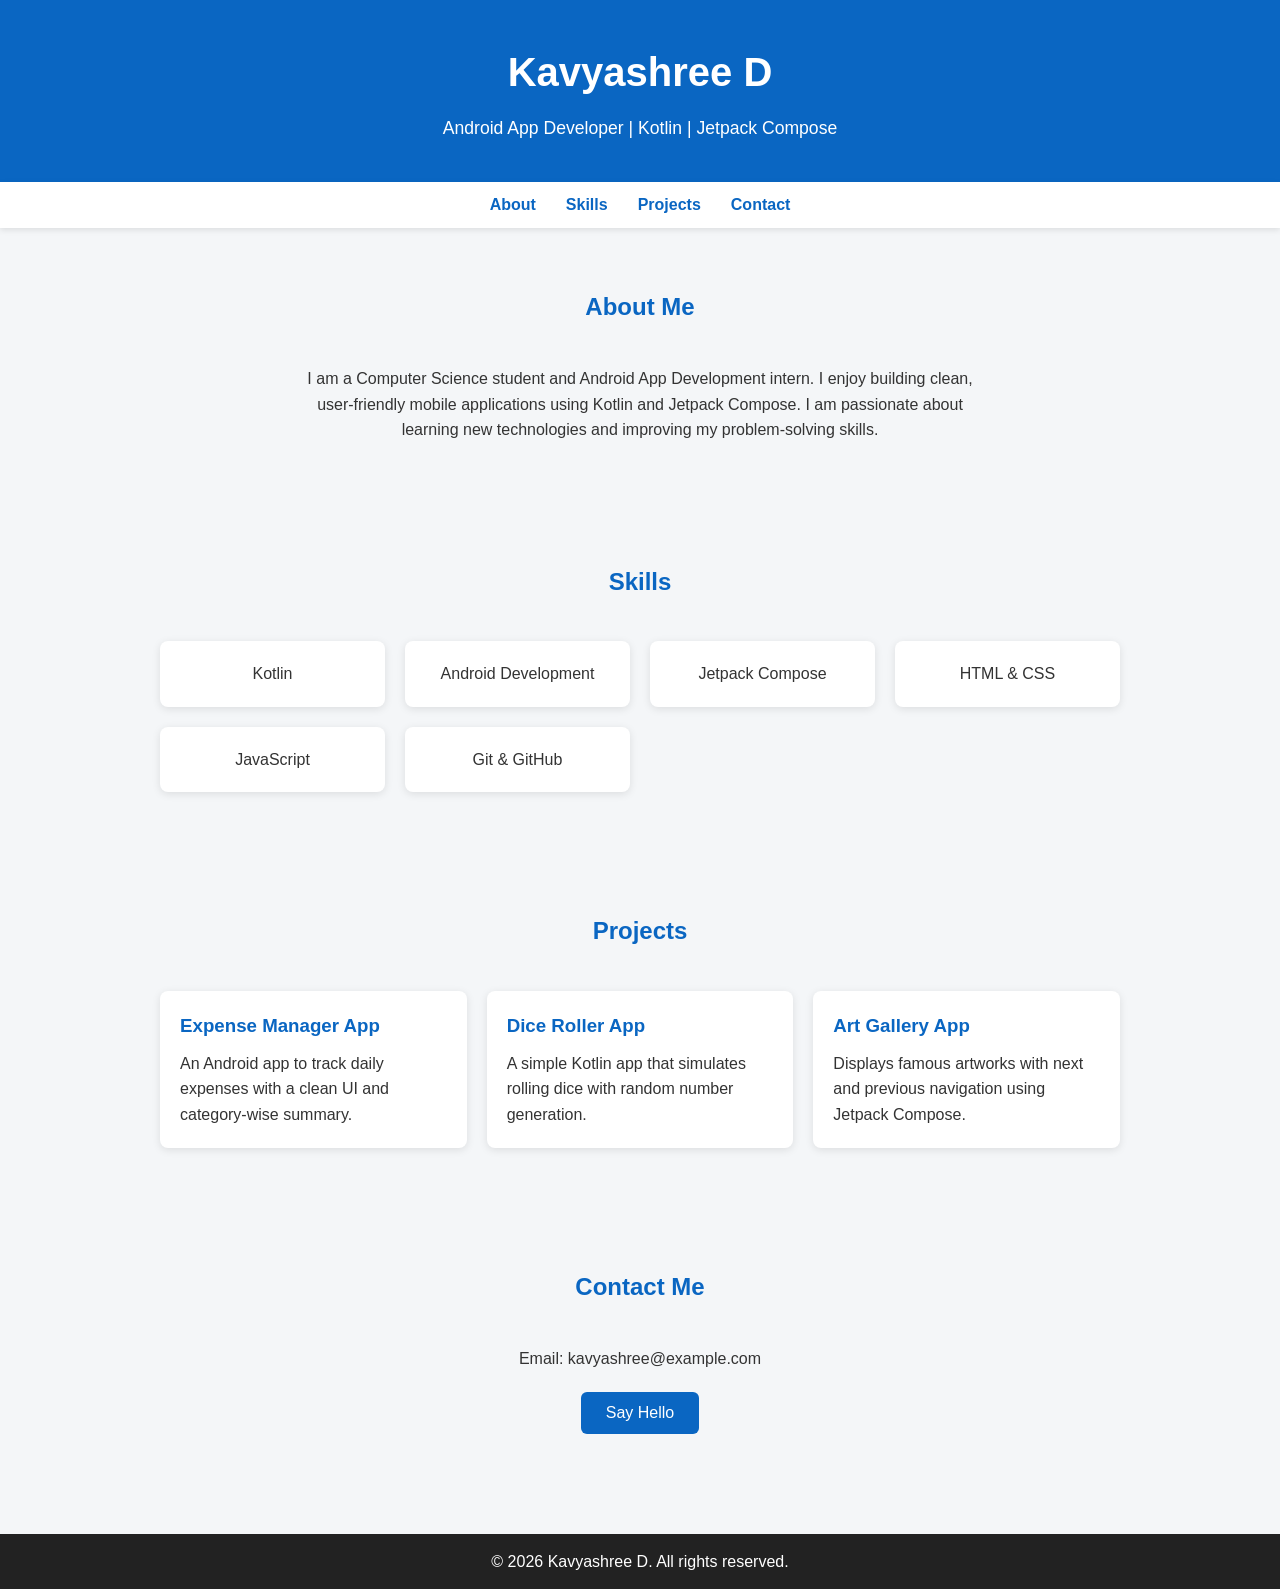
==== index.html @ 9bc969a1 "Rename porfolio.html to index.html" ====
<!DOCTYPE html>
<html lang="en">
<head>
  <meta charset="UTF-8" />
  <meta name="viewport" content="width=device-width, initial-scale=1.0" />
  <title>Kavyashree | Portfolio</title>
  <style>
    * {
      margin: 0;
      padding: 0;
      box-sizing: border-box;
      font-family: Arial, Helvetica, sans-serif;
    }

    body {
      line-height: 1.6;
      background: #f4f6f8;
      color: #333;
    }

    header {
      background: #0a66c2;
      color: #fff;
      padding: 40px 20px;
      text-align: center;
    }

    header h1 {
      font-size: 2.5rem;
    }

    header p {
      margin-top: 10px;
      font-size: 1.1rem;
    }

    nav {
      background: #fff;
      padding: 10px 0;
      box-shadow: 0 2px 6px rgba(0,0,0,0.1);
      position: sticky;
      top: 0;
      z-index: 100;
    }

    nav ul {
      display: flex;
      justify-content: center;
      list-style: none;
    }

    nav ul li {
      margin: 0 15px;
    }

    nav ul li a {
      text-decoration: none;
      color: #0a66c2;
      font-weight: bold;
    }

    section {
      padding: 60px 20px;
      max-width: 1000px;
      margin: auto;
    }

    section h2 {
      text-align: center;
      margin-bottom: 40px;
      color: #0a66c2;
    }

    .about p {
      text-align: center;
      max-width: 700px;
      margin: auto;
    }

    .skills {
      display: grid;
      grid-template-columns: repeat(auto-fit, minmax(200px, 1fr));
      gap: 20px;
    }

    .skill-card {
      background: #fff;
      padding: 20px;
      border-radius: 8px;
      box-shadow: 0 2px 8px rgba(0,0,0,0.1);
      text-align: center;
    }

    .projects {
      display: grid;
      grid-template-columns: repeat(auto-fit, minmax(280px, 1fr));
      gap: 20px;
    }

    .project-card {
      background: #fff;
      padding: 20px;
      border-radius: 8px;
      box-shadow: 0 2px 8px rgba(0,0,0,0.1);
    }

    .project-card h3 {
      margin-bottom: 10px;
      color: #0a66c2;
    }

    .contact {
      text-align: center;
    }

    .contact button {
      margin-top: 20px;
      padding: 12px 25px;
      border: none;
      background: #0a66c2;
      color: #fff;
      font-size: 1rem;
      border-radius: 6px;
      cursor: pointer;
    }

    footer {
      background: #222;
      color: #fff;
      text-align: center;
      padding: 15px 0;
      margin-top: 40px;
    }
  </style>
</head>
<body>

  <header>
    <h1>Kavyashree D</h1>
    <p>Android App Developer | Kotlin | Jetpack Compose</p>
  </header>

  <nav>
    <ul>
      <li><a href="#about">About</a></li>
      <li><a href="#skills">Skills</a></li>
      <li><a href="#projects">Projects</a></li>
      <li><a href="#contact">Contact</a></li>
    </ul>
  </nav>

  <section id="about" class="about">
    <h2>About Me</h2>
    <p>
      I am a Computer Science student and Android App Development intern.
      I enjoy building clean, user-friendly mobile applications using Kotlin
      and Jetpack Compose. I am passionate about learning new technologies
      and improving my problem-solving skills.
    </p>
  </section>

  <section id="skills">
    <h2>Skills</h2>
    <div class="skills">
      <div class="skill-card">Kotlin</div>
      <div class="skill-card">Android Development</div>
      <div class="skill-card">Jetpack Compose</div>
      <div class="skill-card">HTML & CSS</div>
      <div class="skill-card">JavaScript</div>
      <div class="skill-card">Git & GitHub</div>
    </div>
  </section>

  <section id="projects">
    <h2>Projects</h2>
    <div class="projects">
      <div class="project-card">
        <h3>Expense Manager App</h3>
        <p>
          An Android app to track daily expenses with a clean UI
          and category-wise summary.
        </p>
      </div>
      <div class="project-card">
        <h3>Dice Roller App</h3>
        <p>
          A simple Kotlin app that simulates rolling dice
          with random number generation.
        </p>
      </div>
      <div class="project-card">
        <h3>Art Gallery App</h3>
        <p>
          Displays famous artworks with next and previous navigation
          using Jetpack Compose.
        </p>
      </div>
    </div>
  </section>

  <section id="contact" class="contact">
    <h2>Contact Me</h2>
    <p>Email: kavyashree@example.com</p>
    <button onclick="showMessage()">Say Hello</button>
  </section>

  <footer>
    <p>© 2026 Kavyashree D. All rights reserved.</p>
  </footer>

  <script>
    function showMessage() {
      alert("Thank you for visiting my portfolio! 😊");
    }
  </script>

</body>
</html>
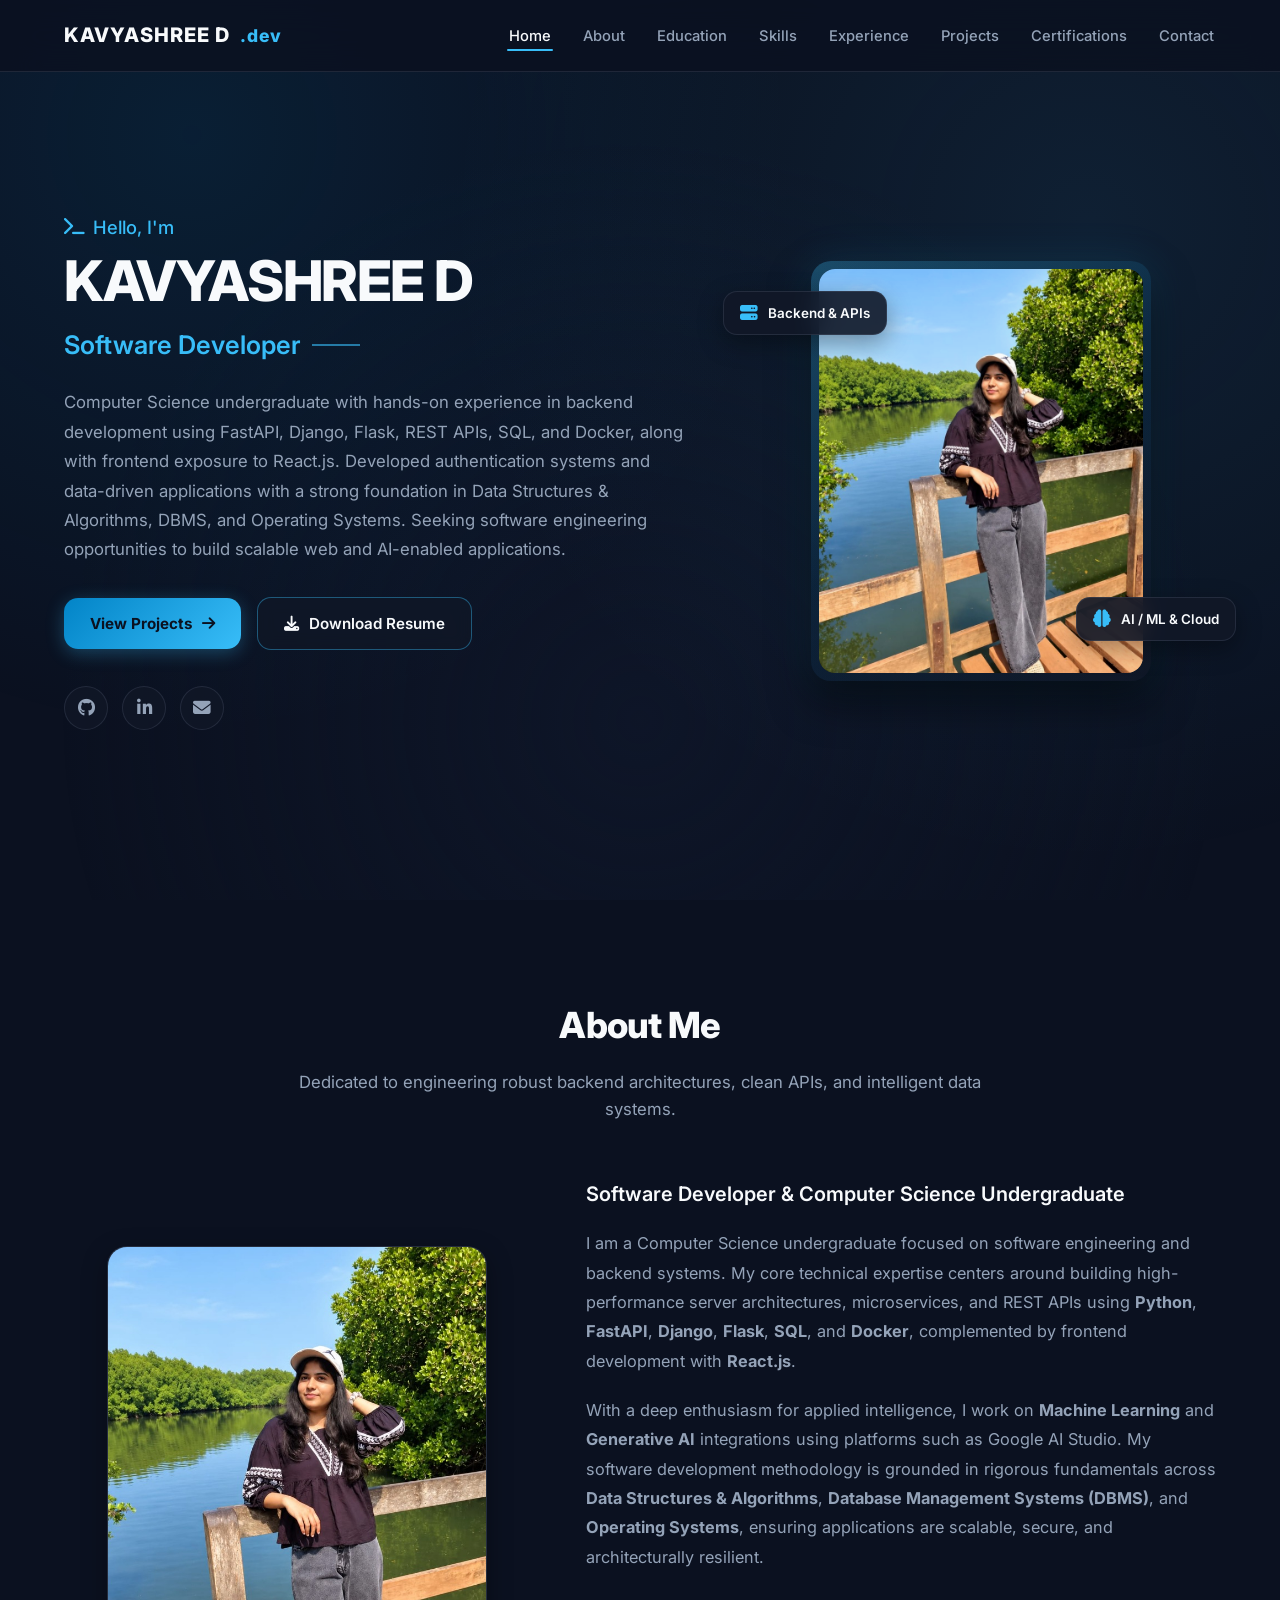
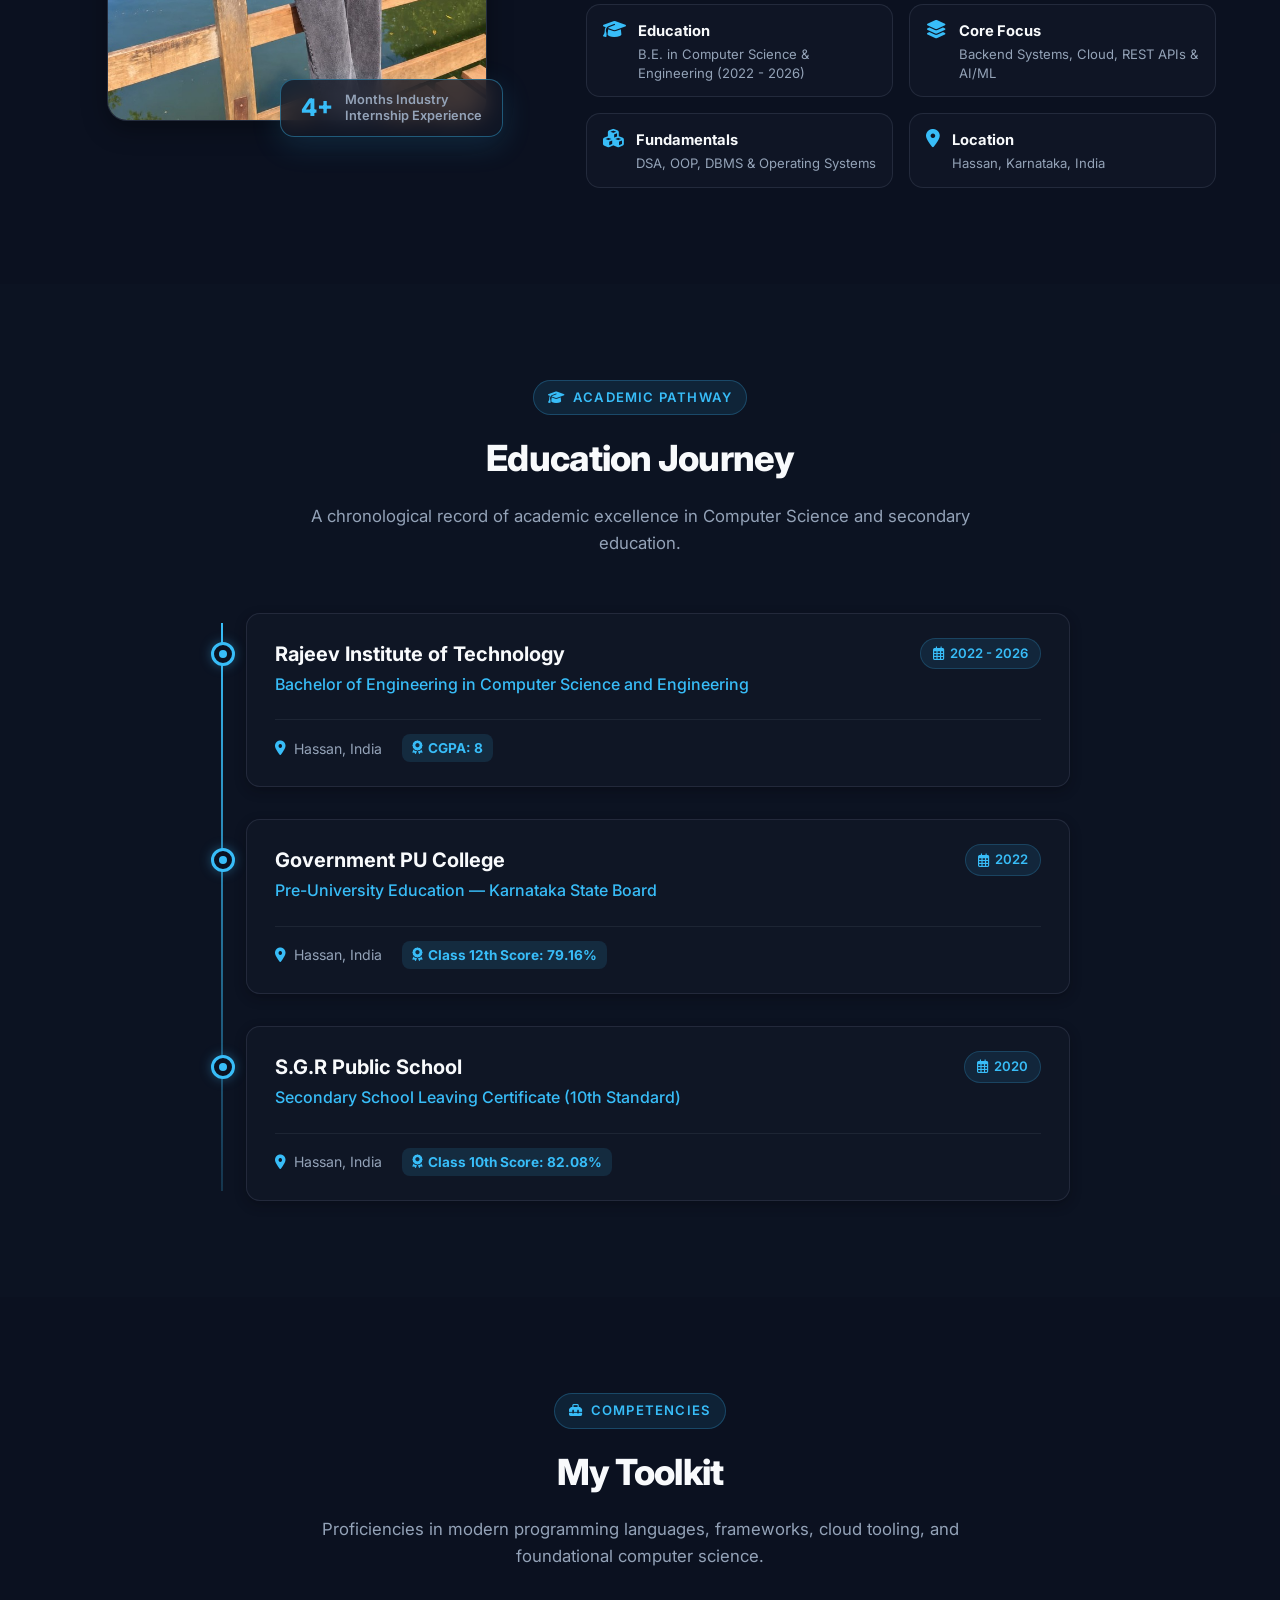
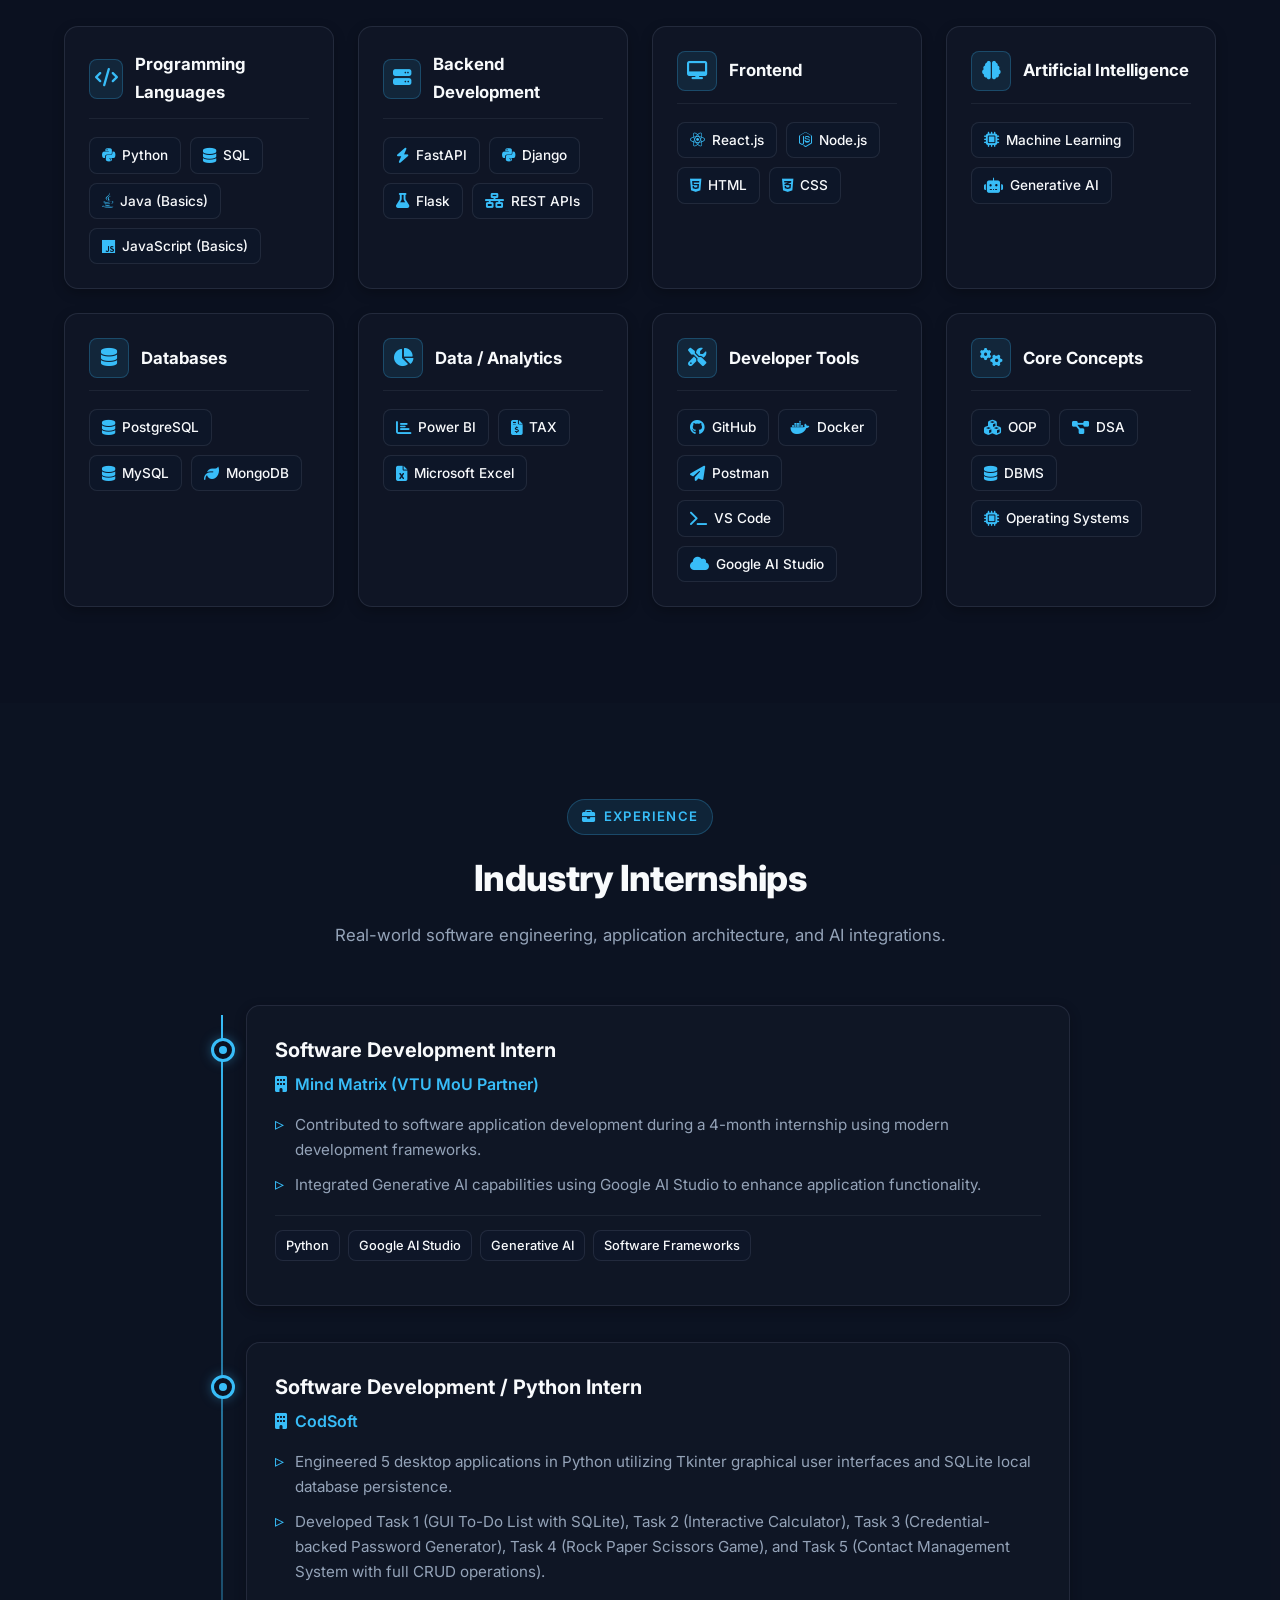
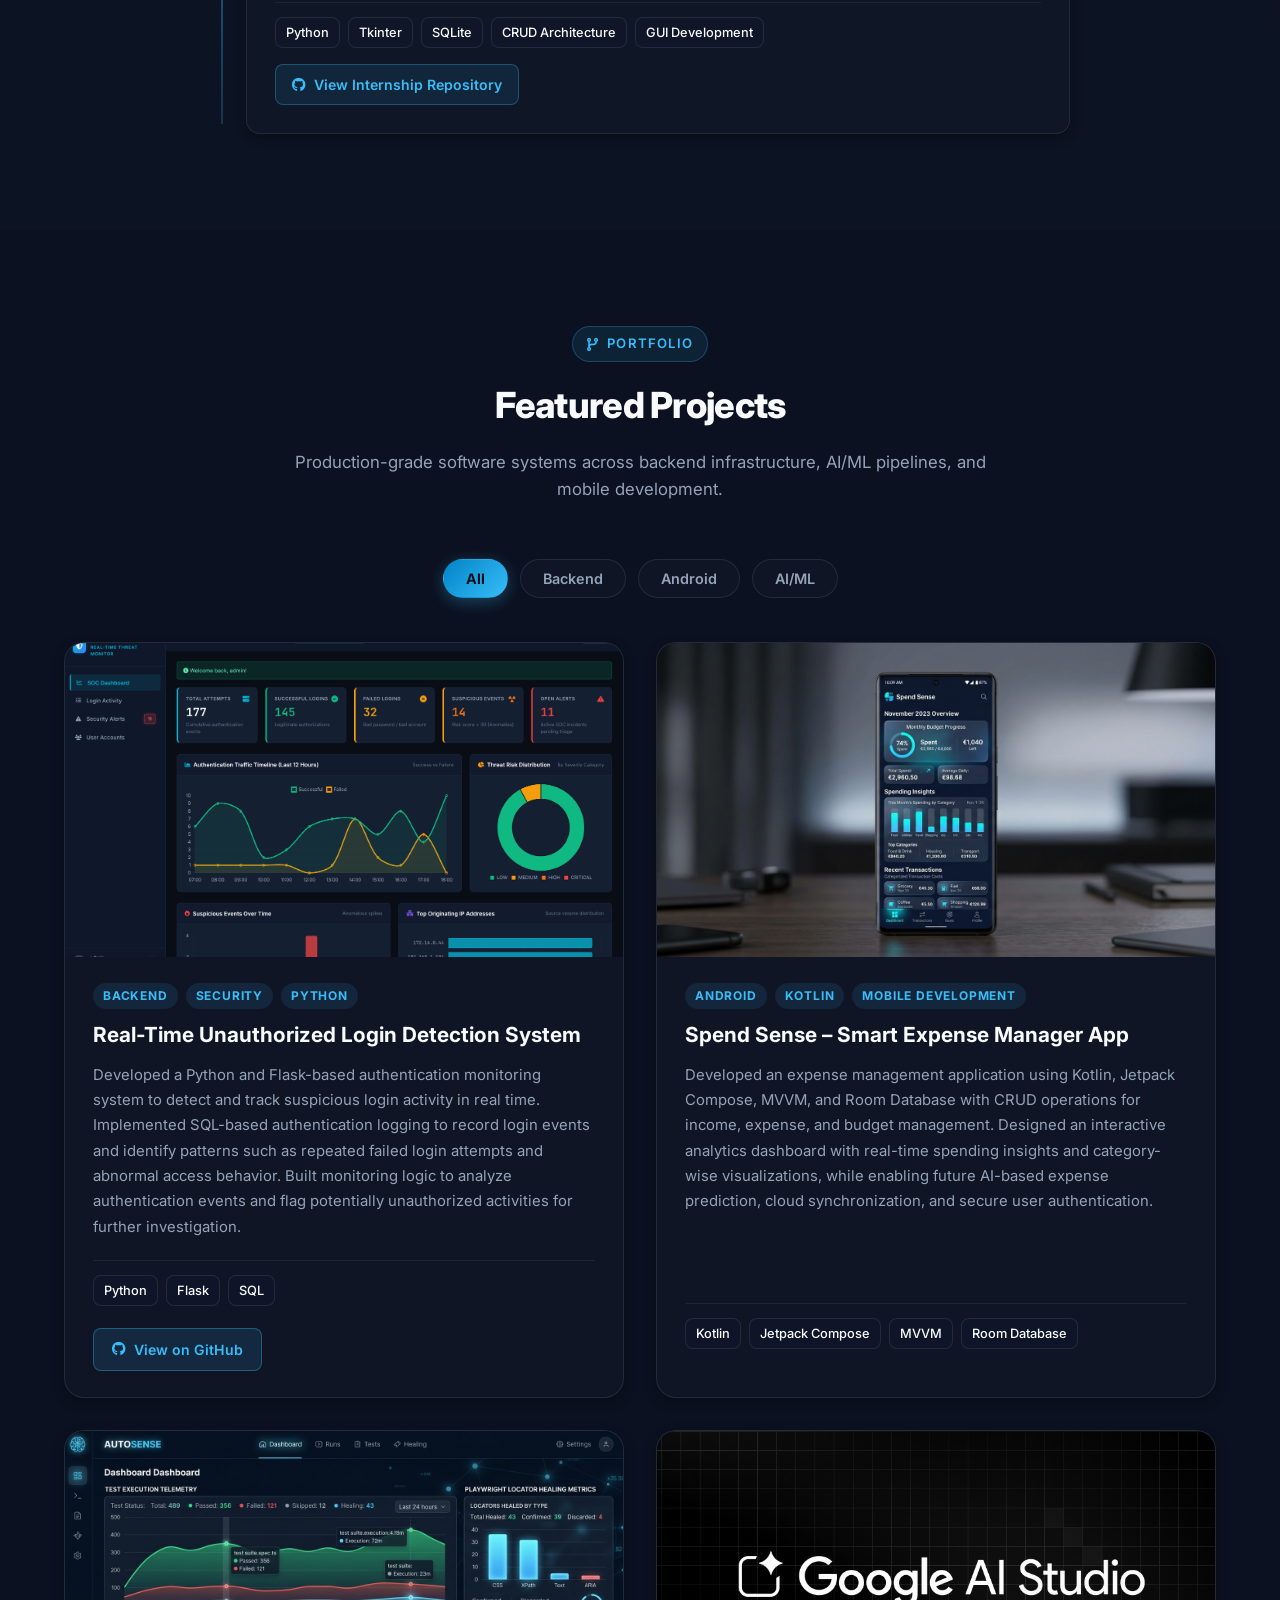
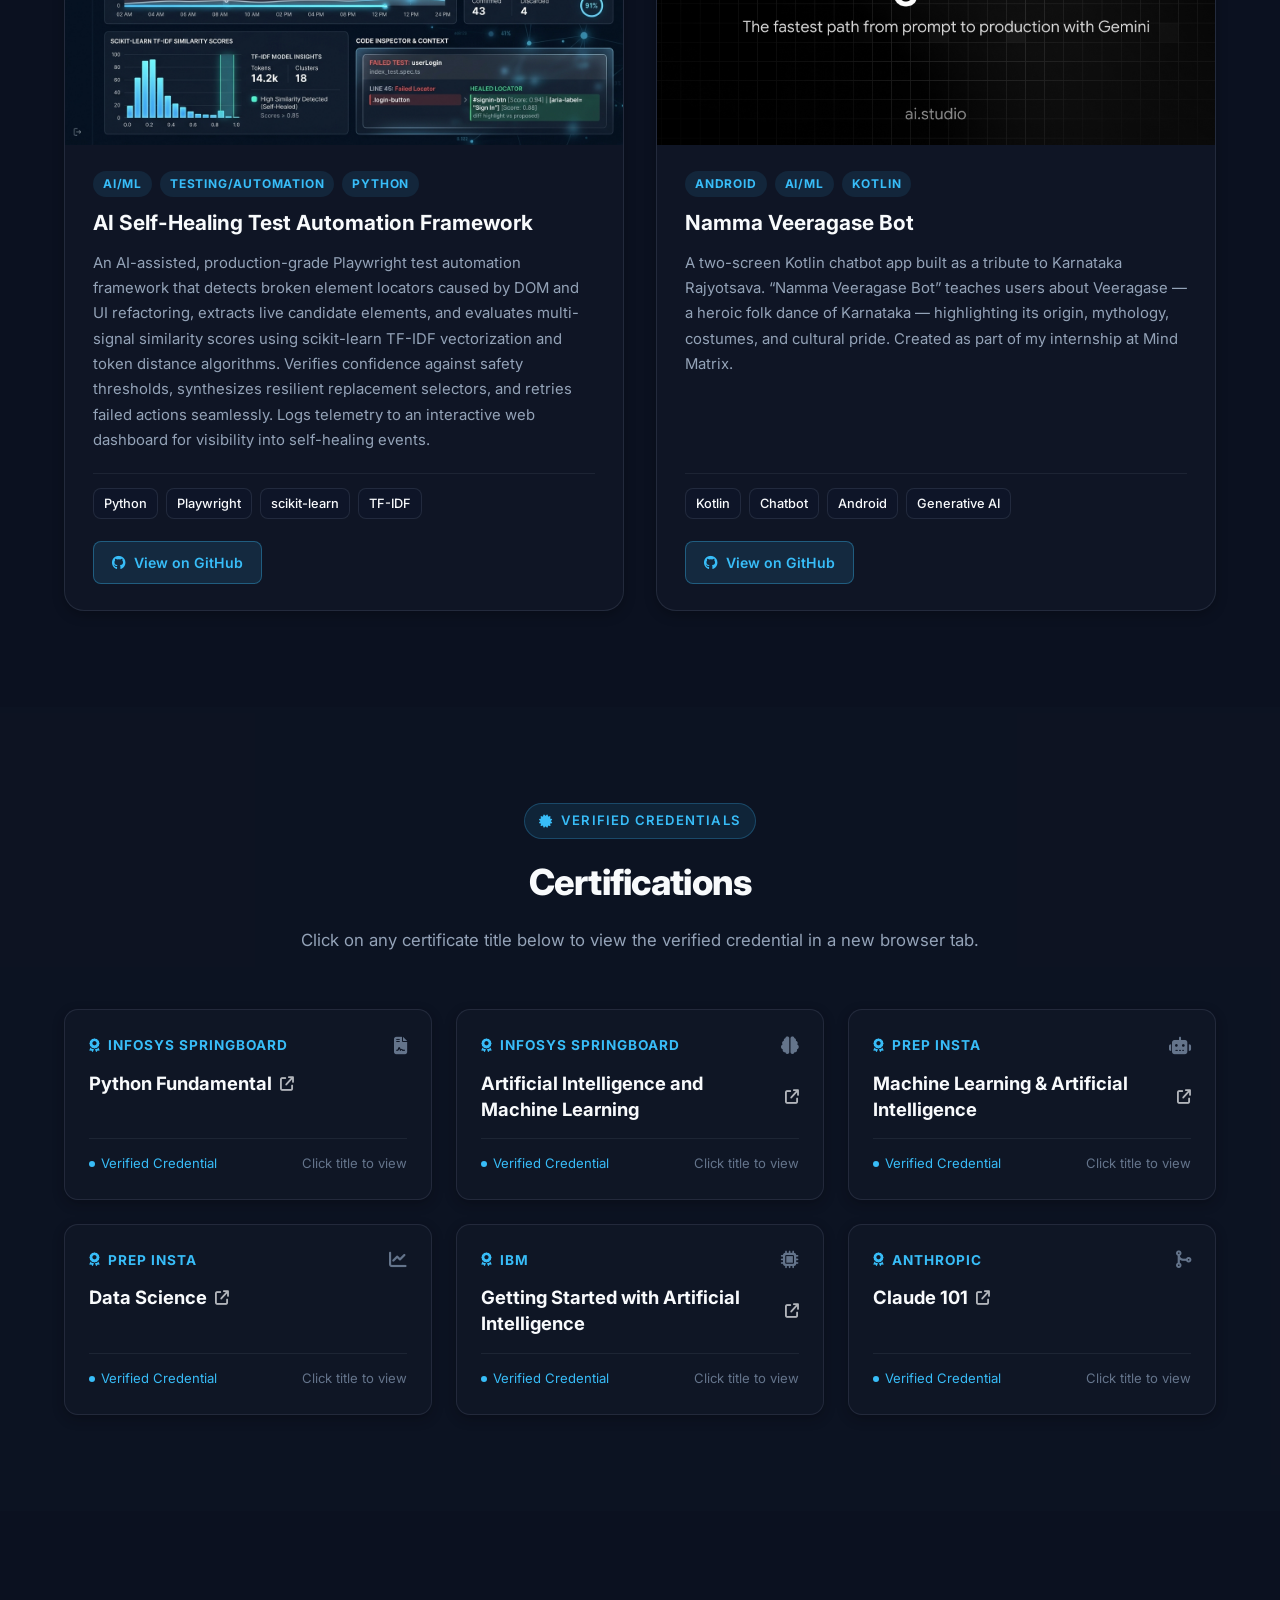
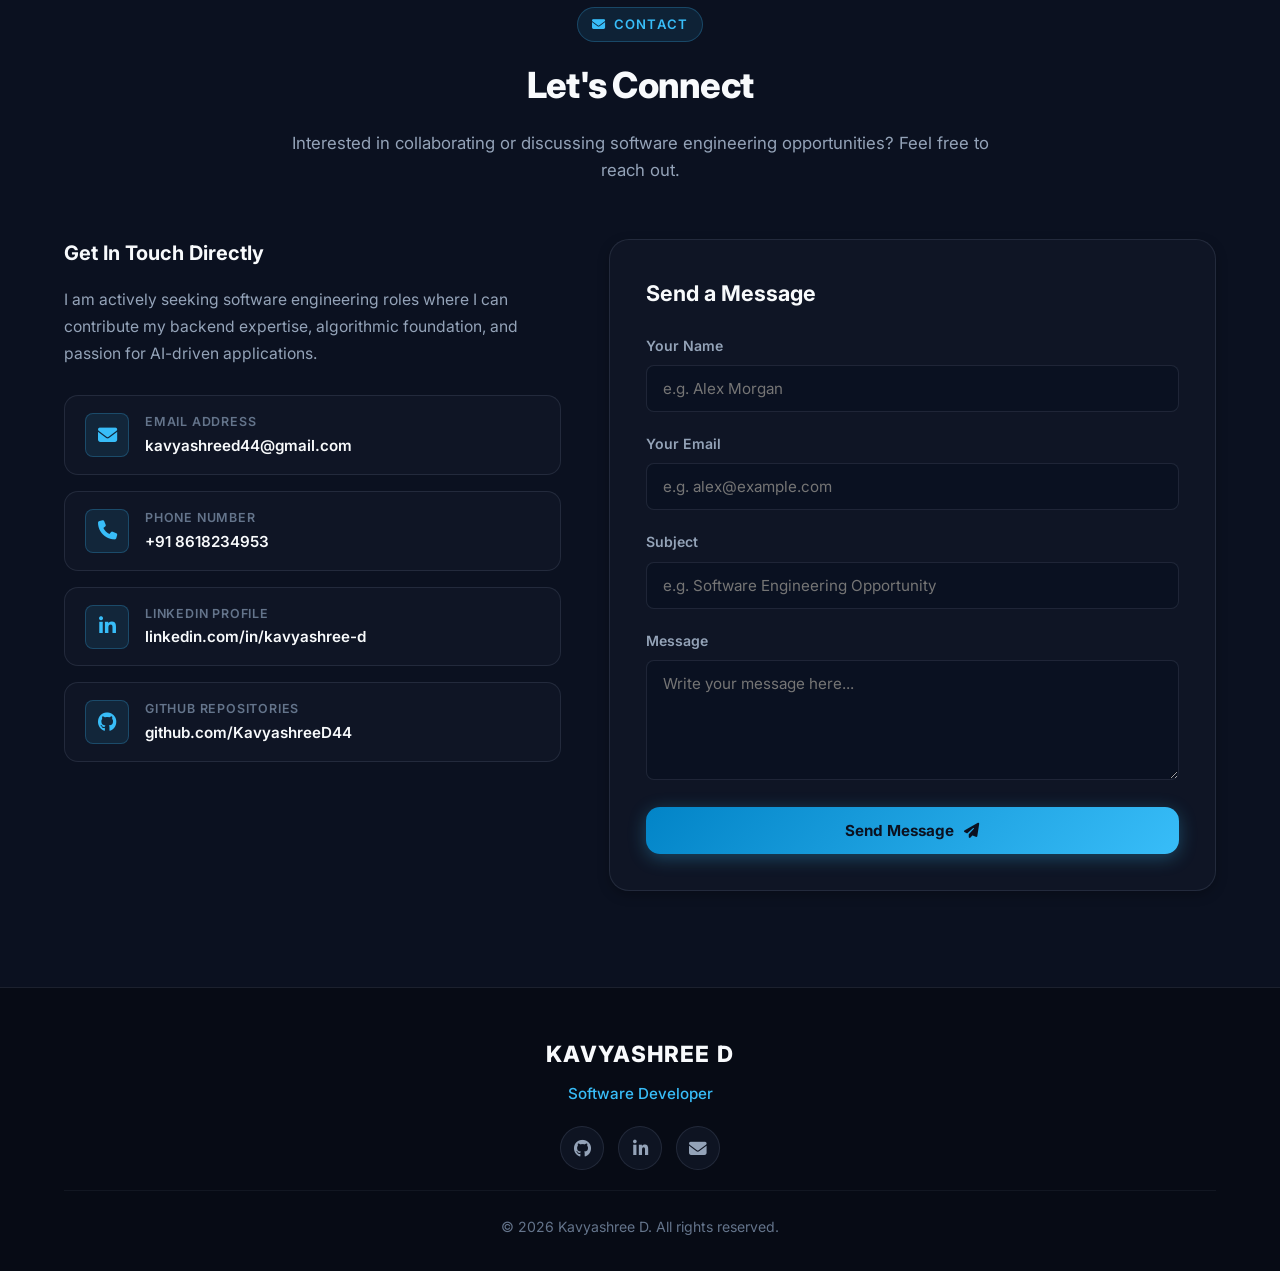
==== commit ba0f1487: "Update portfolio design and content" ====
--- a/index.html
+++ b/index.html
@@ -3,216 +3,821 @@
 <head>
   <meta charset="UTF-8" />
   <meta name="viewport" content="width=device-width, initial-scale=1.0" />
-  <title>Kavyashree | Portfolio</title>
-  <style>
-    * {
-      margin: 0;
-      padding: 0;
-      box-sizing: border-box;
-      font-family: Arial, Helvetica, sans-serif;
-    }
-
-    body {
-      line-height: 1.6;
-      background: #f4f6f8;
-      color: #333;
-    }
-
-    header {
-      background: #0a66c2;
-      color: #fff;
-      padding: 40px 20px;
-      text-align: center;
-    }
-
-    header h1 {
-      font-size: 2.5rem;
-    }
-
-    header p {
-      margin-top: 10px;
-      font-size: 1.1rem;
-    }
-
-    nav {
-      background: #fff;
-      padding: 10px 0;
-      box-shadow: 0 2px 6px rgba(0,0,0,0.1);
-      position: sticky;
-      top: 0;
-      z-index: 100;
-    }
-
-    nav ul {
-      display: flex;
-      justify-content: center;
-      list-style: none;
-    }
-
-    nav ul li {
-      margin: 0 15px;
-    }
-
-    nav ul li a {
-      text-decoration: none;
-      color: #0a66c2;
-      font-weight: bold;
-    }
-
-    section {
-      padding: 60px 20px;
-      max-width: 1000px;
-      margin: auto;
-    }
-
-    section h2 {
-      text-align: center;
-      margin-bottom: 40px;
-      color: #0a66c2;
-    }
-
-    .about p {
-      text-align: center;
-      max-width: 700px;
-      margin: auto;
-    }
-
-    .skills {
-      display: grid;
-      grid-template-columns: repeat(auto-fit, minmax(200px, 1fr));
-      gap: 20px;
-    }
-
-    .skill-card {
-      background: #fff;
-      padding: 20px;
-      border-radius: 8px;
-      box-shadow: 0 2px 8px rgba(0,0,0,0.1);
-      text-align: center;
-    }
-
-    .projects {
-      display: grid;
-      grid-template-columns: repeat(auto-fit, minmax(280px, 1fr));
-      gap: 20px;
-    }
-
-    .project-card {
-      background: #fff;
-      padding: 20px;
-      border-radius: 8px;
-      box-shadow: 0 2px 8px rgba(0,0,0,0.1);
-    }
-
-    .project-card h3 {
-      margin-bottom: 10px;
-      color: #0a66c2;
-    }
-
-    .contact {
-      text-align: center;
-    }
-
-    .contact button {
-      margin-top: 20px;
-      padding: 12px 25px;
-      border: none;
-      background: #0a66c2;
-      color: #fff;
-      font-size: 1rem;
-      border-radius: 6px;
-      cursor: pointer;
-    }
-
-    footer {
-      background: #222;
-      color: #fff;
-      text-align: center;
-      padding: 15px 0;
-      margin-top: 40px;
-    }
-  </style>
+  
+  <!-- SEO & Professional Metadata -->
+  <title>Kavyashree D | Software Developer</title>
+  <meta name="description" content="Computer Science undergraduate with hands-on experience in backend development using FastAPI, Django, Flask, REST APIs, SQL, and Docker, along with frontend exposure to React.js. Developed authentication systems and data-driven applications with a strong foundation in Data Structures & Algorithms, DBMS, and Operating Systems. Seeking software engineering opportunities to build scalable web and AI-enabled applications." />
+  <meta name="keywords" content="Kavyashree D, Software Developer, Backend Developer, Python, FastAPI, Django, Flask, SQL, Docker, React.js, Machine Learning, Generative AI, Portfolio" />
+  <meta name="author" content="Kavyashree D" />
+  <meta name="theme-color" content="#0B1120" />
+
+  <!-- Open Graph Metadata -->
+  <meta property="og:type" content="website" />
+  <meta property="og:title" content="Kavyashree D | Software Developer" />
+  <meta property="og:description" content="Computer Science undergraduate specializing in backend architecture, Python, REST APIs, SQL, AI/ML, and scalable web solutions." />
+  <meta property="og:image" content="assets/profile.jpg" />
+
+  <!-- Google Fonts: Inter -->
+  <link rel="preconnect" href="https://fonts.googleapis.com" />
+  <link rel="preconnect" href="https://fonts.gstatic.com" crossorigin />
+  <link href="https://fonts.googleapis.com/css2?family=Inter:wght@300;400;500;600;700;800&family=JetBrains+Mono:wght@400;500;600&display=swap" rel="stylesheet" />
+
+  <!-- Font Awesome Icons -->
+  <link rel="stylesheet" href="https://cdnjs.cloudflare.com/ajax/libs/font-awesome/6.5.1/css/all.min.css" integrity="sha512-DTOQO9RWCH3ppGqcWaEA1BIZOC6xxalwEsw9c2QQeAIftl+Vegovlnee1c9QX4TctnWMn13TZye+giMm8e2LwA==" crossorigin="anonymous" referrerpolicy="no-referrer" />
+
+  <!-- Stylesheets -->
+  <link rel="stylesheet" href="css/style.css" />
+  <link rel="stylesheet" href="css/components.css" />
+  <link rel="stylesheet" href="css/responsive.css" />
 </head>
 <body>
 
-  <header>
-    <h1>Kavyashree D</h1>
-    <p>Android App Developer | Kotlin | Jetpack Compose</p>
+  <!-- ==========================================================================
+       Navigation Bar
+       ========================================================================== -->
+  <header class="navbar" id="navbar">
+    <div class="container nav-container">
+      <a href="#home" class="logo" aria-label="Kavyashree D Portfolio Home">
+        <span class="logo-text">KAVYASHREE D</span>
+        <span class="logo-badge">.dev</span>
+      </a>
+
+      <!-- Desktop & Mobile Navigation Links -->
+      <nav>
+        <ul class="nav-links" id="nav-links">
+          <li><a href="#home" class="nav-link active">Home</a></li>
+          <li><a href="#about" class="nav-link">About</a></li>
+          <li><a href="#education" class="nav-link">Education</a></li>
+          <li><a href="#skills" class="nav-link">Skills</a></li>
+          <li><a href="#experience" class="nav-link">Experience</a></li>
+          <li><a href="#projects" class="nav-link">Projects</a></li>
+          <li><a href="#certifications" class="nav-link">Certifications</a></li>
+          <li><a href="#contact" class="nav-link">Contact</a></li>
+        </ul>
+      </nav>
+
+      <!-- Mobile Hamburger Toggle -->
+      <button class="mobile-toggle" id="mobile-toggle" aria-label="Toggle navigation menu" aria-expanded="false" aria-controls="nav-links">
+        <span></span>
+        <span></span>
+        <span></span>
+      </button>
+    </div>
   </header>
 
-  <nav>
-    <ul>
-      <li><a href="#about">About</a></li>
-      <li><a href="#skills">Skills</a></li>
-      <li><a href="#projects">Projects</a></li>
-      <li><a href="#contact">Contact</a></li>
-    </ul>
-  </nav>
-
-  <section id="about" class="about">
-    <h2>About Me</h2>
-    <p>
-      I am a Computer Science student and Android App Development intern.
-      I enjoy building clean, user-friendly mobile applications using Kotlin
-      and Jetpack Compose. I am passionate about learning new technologies
-      and improving my problem-solving skills.
-    </p>
+  <!-- ==========================================================================
+       Hero Section
+       ========================================================================== -->
+  <section class="hero-section" id="home">
+    <div class="container hero-grid">
+      <div class="hero-text-content">
+        <span class="hero-greeting"><i class="fas fa-terminal"></i> Hello, I'm</span>
+        <h1 class="hero-title">KAVYASHREE D</h1>
+        <div class="hero-role">Software Developer</div>
+        <p class="hero-summary">
+          Computer Science undergraduate with hands-on experience in backend development using FastAPI, Django, Flask, REST APIs, SQL, and Docker, along with frontend exposure to React.js. Developed authentication systems and data-driven applications with a strong foundation in Data Structures & Algorithms, DBMS, and Operating Systems. Seeking software engineering opportunities to build scalable web and AI-enabled applications.
+        </p>
+
+        <div class="hero-cta">
+          <a href="#projects" class="btn btn-primary" id="hero-view-projects">
+            <span>View Projects</span>
+            <i class="fas fa-arrow-right"></i>
+          </a>
+          <a href="assets/Kavyashree-D-Resume.pdf" class="btn btn-outline" id="hero-download-resume" download="Kavyashree-D-Resume.pdf" target="_blank" rel="noopener noreferrer">
+            <i class="fas fa-download"></i>
+            <span>Download Resume</span>
+          </a>
+        </div>
+
+        <!-- Social Links -->
+        <div class="social-links">
+          <a href="https://github.com/KavyashreeD44" class="social-icon-btn" target="_blank" rel="noopener noreferrer" aria-label="GitHub Profile" title="GitHub">
+            <i class="fab fa-github"></i>
+          </a>
+          <a href="https://www.linkedin.com/in/kavyashree-d-924906420/" class="social-icon-btn" target="_blank" rel="noopener noreferrer" aria-label="LinkedIn Profile" title="LinkedIn">
+            <i class="fab fa-linkedin-in"></i>
+          </a>
+          <a href="mailto:kavyashreed44@gmail.com" class="social-icon-btn" aria-label="Send Email" title="Email">
+            <i class="fas fa-envelope"></i>
+          </a>
+        </div>
+      </div>
+
+      <!-- Hero Profile Visual -->
+      <div class="hero-image-wrapper">
+        <div class="floating-badge badge-backend">
+          <i class="fas fa-server"></i>
+          <span>Backend & APIs</span>
+        </div>
+
+        <div class="hero-profile-card">
+          <div class="hero-profile-inner">
+            <img src="assets/profile.jpg" alt="Kavyashree D - Software Developer" class="hero-profile-img" onerror="this.onerror=null; this.src='data:image/svg+xml;utf8,<svg xmlns=\'http://www.w3.org/2000/svg\' width=\'340\' height=\'420\' viewBox=\'0 0 340 420\'><rect fill=\'%23111827\' width=\'340\' height=\'420\'/><text fill=\'%2338BDF8\' font-family=\'sans-serif\' font-size=\'22\' font-weight=\'bold\' x=\'50%25\' y=\'50%25\' text-anchor=\'middle\'>KAVYASHREE D</text></svg>';" />
+          </div>
+        </div>
+
+        <div class="floating-badge badge-ai">
+          <i class="fas fa-brain"></i>
+          <span>AI / ML & Cloud</span>
+        </div>
+      </div>
+    </div>
   </section>
 
-  <section id="skills">
-    <h2>Skills</h2>
-    <div class="skills">
-      <div class="skill-card">Kotlin</div>
-      <div class="skill-card">Android Development</div>
-      <div class="skill-card">Jetpack Compose</div>
-      <div class="skill-card">HTML & CSS</div>
-      <div class="skill-card">JavaScript</div>
-      <div class="skill-card">Git & GitHub</div>
+  <!-- ==========================================================================
+       About Me Section
+       ========================================================================== -->
+  <section class="section" id="about">
+    <div class="container">
+      <div class="section-header">
+        <h2 class="section-title">About Me</h2>
+        <p class="section-subtitle">Dedicated to engineering robust backend architectures, clean APIs, and intelligent data systems.</p>
+      </div>
+
+      <div class="about-grid">
+        <div class="about-img-box">
+          <div class="about-img-frame">
+            <img src="assets/profile.jpg" alt="Kavyashree D Portrait" onerror="this.onerror=null; this.src='data:image/svg+xml;utf8,<svg xmlns=\'http://www.w3.org/2000/svg\' width=\'380\' height=\'475\' viewBox=\'0 0 380 475\'><rect fill=\'%23111827\' width=\'380\' height=\'475\'/><text fill=\'%2338BDF8\' font-family=\'sans-serif\' font-size=\'20\' font-weight=\'bold\' x=\'50%25\' y=\'50%25\' text-anchor=\'middle\'>Kavyashree D</text></svg>';" />
+          </div>
+          <div class="about-experience-pill">
+            <span class="pill-number">4+</span>
+            <span class="pill-text">Months Industry<br />Internship Experience</span>
+          </div>
+        </div>
+
+        <div class="about-content">
+          <h3 class="about-lead">Software Developer & Computer Science Undergraduate</h3>
+          <p class="about-text">
+            I am a Computer Science undergraduate focused on software engineering and backend systems. My core technical expertise centers around building high-performance server architectures, microservices, and REST APIs using <strong>Python</strong>, <strong>FastAPI</strong>, <strong>Django</strong>, <strong>Flask</strong>, <strong>SQL</strong>, and <strong>Docker</strong>, complemented by frontend development with <strong>React.js</strong>.
+          </p>
+          <p class="about-text">
+            With a deep enthusiasm for applied intelligence, I work on <strong>Machine Learning</strong> and <strong>Generative AI</strong> integrations using platforms such as Google AI Studio. My software development methodology is grounded in rigorous fundamentals across <strong>Data Structures & Algorithms</strong>, <strong>Database Management Systems (DBMS)</strong>, and <strong>Operating Systems</strong>, ensuring applications are scalable, secure, and architecturally resilient.
+          </p>
+
+          <div class="about-highlights">
+            <div class="highlight-item">
+              <i class="fas fa-graduation-cap"></i>
+              <div>
+                <h4>Education</h4>
+                <p>B.E. in Computer Science & Engineering (2022 - 2026)</p>
+              </div>
+            </div>
+            <div class="highlight-item">
+              <i class="fas fa-layer-group"></i>
+              <div>
+                <h4>Core Focus</h4>
+                <p>Backend Systems, Cloud, REST APIs & AI/ML</p>
+              </div>
+            </div>
+            <div class="highlight-item">
+              <i class="fas fa-cubes"></i>
+              <div>
+                <h4>Fundamentals</h4>
+                <p>DSA, OOP, DBMS & Operating Systems</p>
+              </div>
+            </div>
+            <div class="highlight-item">
+              <i class="fas fa-map-marker-alt"></i>
+              <div>
+                <h4>Location</h4>
+                <p>Hassan, Karnataka, India</p>
+              </div>
+            </div>
+          </div>
+        </div>
+      </div>
     </div>
   </section>
 
-  <section id="projects">
-    <h2>Projects</h2>
-    <div class="projects">
-      <div class="project-card">
-        <h3>Expense Manager App</h3>
-        <p>
-          An Android app to track daily expenses with a clean UI
-          and category-wise summary.
-        </p>
-      </div>
-      <div class="project-card">
-        <h3>Dice Roller App</h3>
-        <p>
-          A simple Kotlin app that simulates rolling dice
-          with random number generation.
-        </p>
-      </div>
-      <div class="project-card">
-        <h3>Art Gallery App</h3>
-        <p>
-          Displays famous artworks with next and previous navigation
-          using Jetpack Compose.
-        </p>
+  <!-- ==========================================================================
+       Education Section
+       ========================================================================== -->
+  <section class="section" id="education" style="background: rgba(17, 24, 39, 0.4);">
+    <div class="container">
+      <div class="section-header">
+        <span class="section-tag"><i class="fas fa-graduation-cap"></i> Academic Pathway</span>
+        <h2 class="section-title">Education Journey</h2>
+        <p class="section-subtitle">A chronological record of academic excellence in Computer Science and secondary education.</p>
+      </div>
+
+      <div class="education-timeline">
+        <!-- Education 1 -->
+        <div class="timeline-card">
+          <div class="timeline-node"><div class="timeline-node-inner"></div></div>
+          <div class="timeline-header">
+            <div>
+              <h3 class="timeline-institute">Rajeev Institute of Technology</h3>
+              <div class="timeline-degree">Bachelor of Engineering in Computer Science and Engineering</div>
+            </div>
+            <span class="timeline-badge"><i class="far fa-calendar-alt"></i> 2022 - 2026</span>
+          </div>
+          <div class="timeline-meta">
+            <span class="meta-item"><i class="fas fa-map-marker-alt"></i> Hassan, India</span>
+            <span class="score-badge"><i class="fas fa-award"></i> CGPA: 8</span>
+          </div>
+        </div>
+
+        <!-- Education 2 -->
+        <div class="timeline-card">
+          <div class="timeline-node"><div class="timeline-node-inner"></div></div>
+          <div class="timeline-header">
+            <div>
+              <h3 class="timeline-institute">Government PU College</h3>
+              <div class="timeline-degree">Pre-University Education — Karnataka State Board</div>
+            </div>
+            <span class="timeline-badge"><i class="far fa-calendar-alt"></i> 2022</span>
+          </div>
+          <div class="timeline-meta">
+            <span class="meta-item"><i class="fas fa-map-marker-alt"></i> Hassan, India</span>
+            <span class="score-badge"><i class="fas fa-award"></i> Class 12th Score: 79.16%</span>
+          </div>
+        </div>
+
+        <!-- Education 3 -->
+        <div class="timeline-card">
+          <div class="timeline-node"><div class="timeline-node-inner"></div></div>
+          <div class="timeline-header">
+            <div>
+              <h3 class="timeline-institute">S.G.R Public School</h3>
+              <div class="timeline-degree">Secondary School Leaving Certificate (10th Standard)</div>
+            </div>
+            <span class="timeline-badge"><i class="far fa-calendar-alt"></i> 2020</span>
+          </div>
+          <div class="timeline-meta">
+            <span class="meta-item"><i class="fas fa-map-marker-alt"></i> Hassan, India</span>
+            <span class="score-badge"><i class="fas fa-award"></i> Class 10th Score: 82.08%</span>
+          </div>
+        </div>
       </div>
     </div>
   </section>
 
-  <section id="contact" class="contact">
-    <h2>Contact Me</h2>
-    <p>Email: kavyashree@example.com</p>
-    <button onclick="showMessage()">Say Hello</button>
+  <!-- ==========================================================================
+       Technical Skills — "My Toolkit"
+       ========================================================================== -->
+  <section class="section" id="skills">
+    <div class="container">
+      <div class="section-header">
+        <span class="section-tag"><i class="fas fa-toolbox"></i> Competencies</span>
+        <h2 class="section-title">My Toolkit</h2>
+        <p class="section-subtitle">Proficiencies in modern programming languages, frameworks, cloud tooling, and foundational computer science.</p>
+      </div>
+
+      <div class="skills-grid">
+        <!-- 1. Programming Languages -->
+        <div class="skill-category-card">
+          <div class="skill-cat-header">
+            <div class="skill-cat-icon"><i class="fas fa-code"></i></div>
+            <h3 class="skill-cat-title">Programming Languages</h3>
+          </div>
+          <div class="skill-items">
+            <span class="skill-pill"><i class="fab fa-python"></i> Python</span>
+            <span class="skill-pill"><i class="fas fa-database"></i> SQL</span>
+            <span class="skill-pill"><i class="fab fa-java"></i> Java (Basics)</span>
+            <span class="skill-pill"><i class="fab fa-js"></i> JavaScript (Basics)</span>
+          </div>
+        </div>
+
+        <!-- 2. Backend Development -->
+        <div class="skill-category-card">
+          <div class="skill-cat-header">
+            <div class="skill-cat-icon"><i class="fas fa-server"></i></div>
+            <h3 class="skill-cat-title">Backend Development</h3>
+          </div>
+          <div class="skill-items">
+            <span class="skill-pill"><i class="fas fa-bolt"></i> FastAPI</span>
+            <span class="skill-pill"><i class="fab fa-python"></i> Django</span>
+            <span class="skill-pill"><i class="fas fa-flask"></i> Flask</span>
+            <span class="skill-pill"><i class="fas fa-network-wired"></i> REST APIs</span>
+          </div>
+        </div>
+
+        <!-- 3. Frontend -->
+        <div class="skill-category-card">
+          <div class="skill-cat-header">
+            <div class="skill-cat-icon"><i class="fas fa-desktop"></i></div>
+            <h3 class="skill-cat-title">Frontend</h3>
+          </div>
+          <div class="skill-items">
+            <span class="skill-pill"><i class="fab fa-react"></i> React.js</span>
+            <span class="skill-pill"><i class="fab fa-node-js"></i> Node.js</span>
+            <span class="skill-pill"><i class="fab fa-html5"></i> HTML</span>
+            <span class="skill-pill"><i class="fab fa-css3-alt"></i> CSS</span>
+          </div>
+        </div>
+
+        <!-- 4. Artificial Intelligence -->
+        <div class="skill-category-card">
+          <div class="skill-cat-header">
+            <div class="skill-cat-icon"><i class="fas fa-brain"></i></div>
+            <h3 class="skill-cat-title">Artificial Intelligence</h3>
+          </div>
+          <div class="skill-items">
+            <span class="skill-pill"><i class="fas fa-microchip"></i> Machine Learning</span>
+            <span class="skill-pill"><i class="fas fa-robot"></i> Generative AI</span>
+          </div>
+        </div>
+
+        <!-- 5. Databases -->
+        <div class="skill-category-card">
+          <div class="skill-cat-header">
+            <div class="skill-cat-icon"><i class="fas fa-database"></i></div>
+            <h3 class="skill-cat-title">Databases</h3>
+          </div>
+          <div class="skill-items">
+            <span class="skill-pill"><i class="fas fa-database"></i> PostgreSQL</span>
+            <span class="skill-pill"><i class="fas fa-database"></i> MySQL</span>
+            <span class="skill-pill"><i class="fas fa-leaf"></i> MongoDB</span>
+          </div>
+        </div>
+
+        <!-- 6. Data / Analytics -->
+        <div class="skill-category-card">
+          <div class="skill-cat-header">
+            <div class="skill-cat-icon"><i class="fas fa-chart-pie"></i></div>
+            <h3 class="skill-cat-title">Data / Analytics</h3>
+          </div>
+          <div class="skill-items">
+            <span class="skill-pill"><i class="fas fa-chart-bar"></i> Power BI</span>
+            <span class="skill-pill"><i class="fas fa-file-invoice-dollar"></i> TAX</span>
+            <span class="skill-pill"><i class="fas fa-file-excel"></i> Microsoft Excel</span>
+          </div>
+        </div>
+
+        <!-- 7. Developer Tools -->
+        <div class="skill-category-card">
+          <div class="skill-cat-header">
+            <div class="skill-cat-icon"><i class="fas fa-tools"></i></div>
+            <h3 class="skill-cat-title">Developer Tools</h3>
+          </div>
+          <div class="skill-items">
+            <span class="skill-pill"><i class="fab fa-github"></i> GitHub</span>
+            <span class="skill-pill"><i class="fab fa-docker"></i> Docker</span>
+            <span class="skill-pill"><i class="fas fa-paper-plane"></i> Postman</span>
+            <span class="skill-pill"><i class="fas fa-terminal"></i> VS Code</span>
+            <span class="skill-pill"><i class="fas fa-cloud"></i> Google AI Studio</span>
+          </div>
+        </div>
+
+        <!-- 8. Core Concepts -->
+        <div class="skill-category-card">
+          <div class="skill-cat-header">
+            <div class="skill-cat-icon"><i class="fas fa-cogs"></i></div>
+            <h3 class="skill-cat-title">Core Concepts</h3>
+          </div>
+          <div class="skill-items">
+            <span class="skill-pill"><i class="fas fa-cubes"></i> OOP</span>
+            <span class="skill-pill"><i class="fas fa-project-diagram"></i> DSA</span>
+            <span class="skill-pill"><i class="fas fa-database"></i> DBMS</span>
+            <span class="skill-pill"><i class="fas fa-microchip"></i> Operating Systems</span>
+          </div>
+        </div>
+      </div>
+    </div>
   </section>
 
-  <footer>
-    <p>© 2026 Kavyashree D. All rights reserved.</p>
+  <!-- ==========================================================================
+       Experience / Internships
+       ========================================================================== -->
+  <section class="section" id="experience" style="background: rgba(17, 24, 39, 0.4);">
+    <div class="container">
+      <div class="section-header">
+        <span class="section-tag"><i class="fas fa-briefcase"></i> Experience</span>
+        <h2 class="section-title">Industry Internships</h2>
+        <p class="section-subtitle">Real-world software engineering, application architecture, and AI integrations.</p>
+      </div>
+
+      <div class="experience-timeline">
+        <!-- Internship 1: Mind Matrix -->
+        <div class="exp-card">
+          <div class="exp-node"><div class="exp-node-inner"></div></div>
+          <div class="exp-header">
+            <h3 class="exp-role">Software Development Intern</h3>
+            <div class="exp-company"><i class="fas fa-building"></i> Mind Matrix (VTU MoU Partner)</div>
+          </div>
+          <ul class="exp-list">
+            <li>Contributed to software application development during a 4-month internship using modern development frameworks.</li>
+            <li>Integrated Generative AI capabilities using Google AI Studio to enhance application functionality.</li>
+          </ul>
+          <div class="exp-tech-tags">
+            <span class="tech-badge">Python</span>
+            <span class="tech-badge">Google AI Studio</span>
+            <span class="tech-badge">Generative AI</span>
+            <span class="tech-badge">Software Frameworks</span>
+          </div>
+        </div>
+
+        <!-- Internship 2: CodSoft -->
+        <div class="exp-card">
+          <div class="exp-node"><div class="exp-node-inner"></div></div>
+          <div class="exp-header">
+            <h3 class="exp-role">Software Development / Python Intern</h3>
+            <div class="exp-company"><i class="fas fa-building"></i> CodSoft</div>
+          </div>
+          <ul class="exp-list">
+            <li>Engineered 5 desktop applications in Python utilizing Tkinter graphical user interfaces and SQLite local database persistence.</li>
+            <li>Developed Task 1 (GUI To-Do List with SQLite), Task 2 (Interactive Calculator), Task 3 (Credential-backed Password Generator), Task 4 (Rock Paper Scissors Game), and Task 5 (Contact Management System with full CRUD operations).</li>
+          </ul>
+          <div class="exp-tech-tags">
+            <span class="tech-badge">Python</span>
+            <span class="tech-badge">Tkinter</span>
+            <span class="tech-badge">SQLite</span>
+            <span class="tech-badge">CRUD Architecture</span>
+            <span class="tech-badge">GUI Development</span>
+          </div>
+          <a href="https://github.com/KavyashreeD44/CODSOFT-INTERSHIP" target="_blank" rel="noopener noreferrer" class="exp-btn">
+            <i class="fab fa-github"></i>
+            <span>View Internship Repository</span>
+          </a>
+        </div>
+      </div>
+    </div>
+  </section>
+
+  <!-- ==========================================================================
+       Featured Projects & Filter
+       ========================================================================== -->
+  <section class="section" id="projects">
+    <div class="container">
+      <div class="section-header">
+        <span class="section-tag"><i class="fas fa-code-branch"></i> Portfolio</span>
+        <h2 class="section-title">Featured Projects</h2>
+        <p class="section-subtitle">Production-grade software systems across backend infrastructure, AI/ML pipelines, and mobile development.</p>
+      </div>
+
+      <!-- Project Category Filters -->
+      <div class="project-filters">
+        <button type="button" class="filter-btn active" data-filter="all">All</button>
+        <button type="button" class="filter-btn" data-filter="backend">Backend</button>
+        <button type="button" class="filter-btn" data-filter="android">Android</button>
+        <button type="button" class="filter-btn" data-filter="ai-ml">AI/ML</button>
+      </div>
+
+      <!-- Exactly 4 Projects in Exact Order -->
+      <div class="projects-grid">
+        <!-- PROJECT 1: Real-Time Unauthorized Login Detection System -->
+        <article class="project-card" data-category="backend">
+          <div class="project-thumb-wrapper">
+            <img src="assets/projects/unauthorized-login.png" alt="Real-Time Unauthorized Login Detection System Dashboard" class="project-thumb" />
+          </div>
+          <div class="project-body">
+            <div class="project-categories">
+              <span class="project-tag">Backend</span>
+              <span class="project-tag">Security</span>
+              <span class="project-tag">Python</span>
+            </div>
+            <h3 class="project-title">Real-Time Unauthorized Login Detection System</h3>
+            <p class="project-desc">
+              Developed a Python and Flask-based authentication monitoring system to detect and track suspicious login activity in real time. Implemented SQL-based authentication logging to record login events and identify patterns such as repeated failed login attempts and abnormal access behavior. Built monitoring logic to analyze authentication events and flag potentially unauthorized activities for further investigation.
+            </p>
+            <div class="project-tech">
+              <span class="tech-badge">Python</span>
+              <span class="tech-badge">Flask</span>
+              <span class="tech-badge">SQL</span>
+            </div>
+            <div class="project-actions">
+              <a href="https://github.com/KavyashreeD44/real-time-unauthorized-login-detection" target="_blank" rel="noopener noreferrer" class="project-btn project-btn-primary" aria-label="View Unauthorized Login Detection System on GitHub">
+                <i class="fab fa-github"></i>
+                <span>View on GitHub</span>
+              </a>
+            </div>
+          </div>
+        </article>
+
+        <!-- PROJECT 2: Spend Sense – Smart Expense Manager App -->
+        <article class="project-card" data-category="android">
+          <div class="project-thumb-wrapper">
+            <img src="assets/projects/spend-sense.png" alt="Spend Sense Android Expense Manager App Interface" class="project-thumb" />
+          </div>
+          <div class="project-body">
+            <div class="project-categories">
+              <span class="project-tag">Android</span>
+              <span class="project-tag">Kotlin</span>
+              <span class="project-tag">Mobile Development</span>
+            </div>
+            <h3 class="project-title">Spend Sense – Smart Expense Manager App</h3>
+            <p class="project-desc">
+              Developed an expense management application using Kotlin, Jetpack Compose, MVVM, and Room Database with CRUD operations for income, expense, and budget management. Designed an interactive analytics dashboard with real-time spending insights and category-wise visualizations, while enabling future AI-based expense prediction, cloud synchronization, and secure user authentication.
+            </p>
+            <div class="project-tech">
+              <span class="tech-badge">Kotlin</span>
+              <span class="tech-badge">Jetpack Compose</span>
+              <span class="tech-badge">MVVM</span>
+              <span class="tech-badge">Room Database</span>
+            </div>
+            <!-- Genuine Project: Local source, no fake demo links -->
+          </div>
+        </article>
+
+        <!-- PROJECT 3: AI Self-Healing Test Automation Framework -->
+        <article class="project-card" data-category="ai-ml">
+          <div class="project-thumb-wrapper">
+            <img src="assets/projects/ai-self-healing.png" alt="AI Self-Healing Test Automation Framework Dashboard" class="project-thumb" />
+          </div>
+          <div class="project-body">
+            <div class="project-categories">
+              <span class="project-tag">AI/ML</span>
+              <span class="project-tag">Testing/Automation</span>
+              <span class="project-tag">Python</span>
+            </div>
+            <h3 class="project-title">AI Self-Healing Test Automation Framework</h3>
+            <p class="project-desc">
+              An AI-assisted, production-grade Playwright test automation framework that detects broken element locators caused by DOM and UI refactoring, extracts live candidate elements, and evaluates multi-signal similarity scores using scikit-learn TF-IDF vectorization and token distance algorithms. Verifies confidence against safety thresholds, synthesizes resilient replacement selectors, and retries failed actions seamlessly. Logs telemetry to an interactive web dashboard for visibility into self-healing events.
+            </p>
+            <div class="project-tech">
+              <span class="tech-badge">Python</span>
+              <span class="tech-badge">Playwright</span>
+              <span class="tech-badge">scikit-learn</span>
+              <span class="tech-badge">TF-IDF</span>
+            </div>
+            <div class="project-actions">
+              <a href="https://github.com/KavyashreeD44/ai-self-healing-test-framework" target="_blank" rel="noopener noreferrer" class="project-btn project-btn-primary" aria-label="View AI Self-Healing Test Framework on GitHub">
+                <i class="fab fa-github"></i>
+                <span>View on GitHub</span>
+              </a>
+            </div>
+          </div>
+        </article>
+
+        <!-- PROJECT 4: Namma Veeragase Bot -->
+        <article class="project-card" data-category="android ai-ml">
+          <div class="project-thumb-wrapper">
+            <img src="assets/projects/namma-veeragase.png" alt="Namma Veeragase Bot Application" class="project-thumb" />
+          </div>
+          <div class="project-body">
+            <div class="project-categories">
+              <span class="project-tag">Android</span>
+              <span class="project-tag">AI/ML</span>
+              <span class="project-tag">Kotlin</span>
+            </div>
+            <h3 class="project-title">Namma Veeragase Bot</h3>
+            <p class="project-desc">
+              A two-screen Kotlin chatbot app built as a tribute to Karnataka Rajyotsava. “Namma Veeragase Bot” teaches users about Veeragase — a heroic folk dance of Karnataka — highlighting its origin, mythology, costumes, and cultural pride. Created as part of my internship at Mind Matrix.
+            </p>
+            <div class="project-tech">
+              <span class="tech-badge">Kotlin</span>
+              <span class="tech-badge">Chatbot</span>
+              <span class="tech-badge">Android</span>
+              <span class="tech-badge">Generative AI</span>
+            </div>
+            <div class="project-actions">
+              <a href="https://github.com/KavyashreeD44/Namma-Veeragase-Bot" target="_blank" rel="noopener noreferrer" class="project-btn project-btn-primary" aria-label="View Namma Veeragase Bot on GitHub">
+                <i class="fab fa-github"></i>
+                <span>View on GitHub</span>
+              </a>
+            </div>
+          </div>
+        </article>
+      </div>
+    </div>
+  </section>
+
+  <!-- ==========================================================================
+       Certifications (Clickable Certificate Name, Zero Raw URL in UI)
+       ========================================================================== -->
+  <section class="section" id="certifications" style="background: rgba(17, 24, 39, 0.4);">
+    <div class="container">
+      <div class="section-header">
+        <span class="section-tag"><i class="fas fa-certificate"></i> Verified Credentials</span>
+        <h2 class="section-title">Certifications</h2>
+        <p class="section-subtitle">Click on any certificate title below to view the verified credential in a new browser tab.</p>
+      </div>
+
+      <div class="certifications-grid">
+        <!-- CERTIFICATE 1 -->
+        <div class="cert-card">
+          <div>
+            <div class="cert-header">
+              <span class="cert-provider"><i class="fas fa-award"></i> Infosys Springboard</span>
+              <i class="fas fa-file-contract cert-icon"></i>
+            </div>
+            <a href="https://drive.google.com/file/d/1NGDoiIVmtbpx2ZKHRJlDQ-u1YEPj4Kq6/view?usp=drivesdk" target="_blank" rel="noopener noreferrer" class="cert-name-link" aria-label="View Python Fundamental Certificate by Infosys Springboard">
+              <span>Python Fundamental</span>
+              <i class="fas fa-arrow-up-right-from-square"></i>
+            </a>
+          </div>
+          <div class="cert-footer">
+            <span class="cert-status">Verified Credential</span>
+            <span>Click title to view</span>
+          </div>
+        </div>
+
+        <!-- CERTIFICATE 2 -->
+        <div class="cert-card">
+          <div>
+            <div class="cert-header">
+              <span class="cert-provider"><i class="fas fa-award"></i> Infosys Springboard</span>
+              <i class="fas fa-brain cert-icon"></i>
+            </div>
+            <a href="https://drive.google.com/file/d/1VGB_Y8NiOHV8v8C7UVDFkMH1k60hQBDI/view?usp=drivesdk" target="_blank" rel="noopener noreferrer" class="cert-name-link" aria-label="View Artificial Intelligence and Machine Learning Certificate by Infosys Springboard">
+              <span>Artificial Intelligence and Machine Learning</span>
+              <i class="fas fa-arrow-up-right-from-square"></i>
+            </a>
+          </div>
+          <div class="cert-footer">
+            <span class="cert-status">Verified Credential</span>
+            <span>Click title to view</span>
+          </div>
+        </div>
+
+        <!-- CERTIFICATE 3 -->
+        <div class="cert-card">
+          <div>
+            <div class="cert-header">
+              <span class="cert-provider"><i class="fas fa-award"></i> Prep Insta</span>
+              <i class="fas fa-robot cert-icon"></i>
+            </div>
+            <a href="https://drive.google.com/file/d/1tFQg_a4Q3Gdqp44UwW6WiOUgD5tF__Ik/view?usp=drivesdk" target="_blank" rel="noopener noreferrer" class="cert-name-link" aria-label="View Machine Learning & Artificial Intelligence Certificate by Prep Insta">
+              <span>Machine Learning & Artificial Intelligence</span>
+              <i class="fas fa-arrow-up-right-from-square"></i>
+            </a>
+          </div>
+          <div class="cert-footer">
+            <span class="cert-status">Verified Credential</span>
+            <span>Click title to view</span>
+          </div>
+        </div>
+
+        <!-- CERTIFICATE 4 -->
+        <div class="cert-card">
+          <div>
+            <div class="cert-header">
+              <span class="cert-provider"><i class="fas fa-award"></i> Prep Insta</span>
+              <i class="fas fa-chart-line cert-icon"></i>
+            </div>
+            <a href="https://drive.google.com/file/d/1O2QDF8t15suPXTWgHOz3Qx7gF3l-RaTu/view?usp=drivesdk" target="_blank" rel="noopener noreferrer" class="cert-name-link" aria-label="View Data Science Certificate by Prep Insta">
+              <span>Data Science</span>
+              <i class="fas fa-arrow-up-right-from-square"></i>
+            </a>
+          </div>
+          <div class="cert-footer">
+            <span class="cert-status">Verified Credential</span>
+            <span>Click title to view</span>
+          </div>
+        </div>
+
+        <!-- CERTIFICATE 5 -->
+        <div class="cert-card">
+          <div>
+            <div class="cert-header">
+              <span class="cert-provider"><i class="fas fa-award"></i> IBM</span>
+              <i class="fas fa-microchip cert-icon"></i>
+            </div>
+            <a href="https://drive.google.com/file/d/1U3vYINd7wvHoc78iHX6GitUHCKfwciwE/view?usp=drivesdk" target="_blank" rel="noopener noreferrer" class="cert-name-link" aria-label="View Getting Started with Artificial Intelligence Certificate by IBM">
+              <span>Getting Started with Artificial Intelligence</span>
+              <i class="fas fa-arrow-up-right-from-square"></i>
+            </a>
+          </div>
+          <div class="cert-footer">
+            <span class="cert-status">Verified Credential</span>
+            <span>Click title to view</span>
+          </div>
+        </div>
+
+        <!-- CERTIFICATE 6 -->
+        <div class="cert-card">
+          <div>
+            <div class="cert-header">
+              <span class="cert-provider"><i class="fas fa-award"></i> Anthropic</span>
+              <i class="fas fa-code-merge cert-icon"></i>
+            </div>
+            <a href="https://verify.skilljar.com/c/kus7t73av4ck" target="_blank" rel="noopener noreferrer" class="cert-name-link" aria-label="View Claude 101 Certificate by Anthropic">
+              <span>Claude 101</span>
+              <i class="fas fa-arrow-up-right-from-square"></i>
+            </a>
+          </div>
+          <div class="cert-footer">
+            <span class="cert-status">Verified Credential</span>
+            <span>Click title to view</span>
+          </div>
+        </div>
+      </div>
+    </div>
+  </section>
+
+  <!-- ==========================================================================
+       Contact — "Let's Connect"
+       ========================================================================== -->
+  <section class="section" id="contact">
+    <div class="container">
+      <div class="section-header">
+        <span class="section-tag"><i class="fas fa-envelope"></i> Contact</span>
+        <h2 class="section-title">Let's Connect</h2>
+        <p class="section-subtitle">Interested in collaborating or discussing software engineering opportunities? Feel free to reach out.</p>
+      </div>
+
+      <div class="contact-grid">
+        <!-- Direct Contact Details -->
+        <div class="contact-info-panel">
+          <h3 class="contact-lead">Get In Touch Directly</h3>
+          <p class="contact-desc">
+            I am actively seeking software engineering roles where I can contribute my backend expertise, algorithmic foundation, and passion for AI-driven applications.
+          </p>
+
+          <div class="contact-cards">
+            <!-- Email -->
+            <a href="mailto:kavyashreed44@gmail.com" class="contact-card-item">
+              <div class="contact-icon-box"><i class="fas fa-envelope"></i></div>
+              <div>
+                <div class="contact-meta-label">Email Address</div>
+                <div class="contact-meta-val">kavyashreed44@gmail.com</div>
+              </div>
+            </a>
+
+            <!-- Phone -->
+            <a href="tel:+918618234953" class="contact-card-item">
+              <div class="contact-icon-box"><i class="fas fa-phone"></i></div>
+              <div>
+                <div class="contact-meta-label">Phone Number</div>
+                <div class="contact-meta-val">+91 8618234953</div>
+              </div>
+            </a>
+
+            <!-- LinkedIn -->
+            <a href="https://www.linkedin.com/in/kavyashree-d-924906420/" target="_blank" rel="noopener noreferrer" class="contact-card-item">
+              <div class="contact-icon-box"><i class="fab fa-linkedin-in"></i></div>
+              <div>
+                <div class="contact-meta-label">LinkedIn Profile</div>
+                <div class="contact-meta-val">linkedin.com/in/kavyashree-d</div>
+              </div>
+            </a>
+
+            <!-- GitHub -->
+            <a href="https://github.com/KavyashreeD44" target="_blank" rel="noopener noreferrer" class="contact-card-item">
+              <div class="contact-icon-box"><i class="fab fa-github"></i></div>
+              <div>
+                <div class="contact-meta-label">GitHub Repositories</div>
+                <div class="contact-meta-val">github.com/KavyashreeD44</div>
+              </div>
+            </a>
+          </div>
+        </div>
+
+        <!-- Contact Form -->
+        <div class="contact-form-card">
+          <h3 class="contact-form-title">Send a Message</h3>
+          <form id="contact-form" novalidate>
+            <div class="form-group">
+              <label for="name" class="form-label">Your Name</label>
+              <input type="text" id="name" class="form-input" placeholder="e.g. Alex Morgan" required />
+            </div>
+
+            <div class="form-group">
+              <label for="email" class="form-label">Your Email</label>
+              <input type="email" id="email" class="form-input" placeholder="e.g. alex@example.com" required />
+            </div>
+
+            <div class="form-group">
+              <label for="subject" class="form-label">Subject</label>
+              <input type="text" id="subject" class="form-input" placeholder="e.g. Software Engineering Opportunity" required />
+            </div>
+
+            <div class="form-group">
+              <label for="message" class="form-label">Message</label>
+              <textarea id="message" class="form-textarea" placeholder="Write your message here..." required></textarea>
+            </div>
+
+            <button type="submit" class="btn btn-primary form-submit-btn">
+              <span>Send Message</span>
+              <i class="fas fa-paper-plane"></i>
+            </button>
+
+            <div id="form-status" class="form-status" role="status" aria-live="polite"></div>
+          </form>
+        </div>
+      </div>
+    </div>
+  </section>
+
+  <!-- ==========================================================================
+       Footer
+       ========================================================================== -->
+  <footer class="footer">
+    <div class="container footer-content">
+      <div class="footer-logo">KAVYASHREE D</div>
+      <div class="footer-role">Software Developer</div>
+
+      <div class="footer-socials">
+        <a href="https://github.com/KavyashreeD44" class="social-icon-btn" target="_blank" rel="noopener noreferrer" aria-label="GitHub">
+          <i class="fab fa-github"></i>
+        </a>
+        <a href="https://www.linkedin.com/in/kavyashree-d-924906420/" class="social-icon-btn" target="_blank" rel="noopener noreferrer" aria-label="LinkedIn">
+          <i class="fab fa-linkedin-in"></i>
+        </a>
+        <a href="mailto:kavyashreed44@gmail.com" class="social-icon-btn" aria-label="Email">
+          <i class="fas fa-envelope"></i>
+        </a>
+      </div>
+
+      <p class="footer-copyright">
+        &copy; 2026 Kavyashree D. All rights reserved.
+      </p>
+    </div>
   </footer>
 
-  <script>
-    function showMessage() {
-      alert("Thank you for visiting my portfolio! 😊");
-    }
-  </script>
-
+  <!-- Scripts -->
+  <script src="js/main.js"></script>
+  <script src="js/filter.js"></script>
+  <script src="js/contact.js"></script>
 </body>
 </html>
--- a/css/style.css
+++ b/css/style.css
@@ -0,0 +1,678 @@
+/* ==========================================================================
+   PORTFOLIO STYLING — KAVYASHREE D
+   Design Direction: Dark Navy / Charcoal with Sky Blue / Cyan Accents
+   ========================================================================== */
+
+:root {
+  /* Color Palette */
+  --bg-primary: #0B1120;
+  --bg-secondary: #111827;
+  --bg-card: rgba(17, 24, 39, 0.78);
+  --bg-card-hover: rgba(23, 33, 53, 0.88);
+  --bg-glass: rgba(11, 17, 32, 0.85);
+
+  --accent-cyan: #38BDF8;
+  --accent-dark: #0284C7;
+  --accent-glow: rgba(56, 189, 248, 0.18);
+  --accent-glow-strong: rgba(56, 189, 248, 0.35);
+
+  --text-primary: #F8FAFC;
+  --text-secondary: #94A3B8;
+  --text-muted: #64748B;
+  
+  --border-subtle: rgba(148, 163, 184, 0.15);
+  --border-accent: rgba(56, 189, 248, 0.4);
+
+  /* Typography */
+  --font-main: 'Inter', -apple-system, BlinkMacSystemFont, 'Segoe UI', Roboto, Helvetica, Arial, sans-serif;
+  --font-mono: 'JetBrains Mono', 'Fira Code', 'Courier New', monospace;
+
+  /* Layout & Spacing */
+  --max-width: 1200px;
+  --header-height: 72px;
+  --radius-sm: 8px;
+  --radius-md: 14px;
+  --radius-lg: 20px;
+  --radius-full: 9999px;
+
+  /* Transitions */
+  --transition-fast: 0.2s cubic-bezier(0.4, 0, 0.2, 1);
+  --transition-normal: 0.3s cubic-bezier(0.4, 0, 0.2, 1);
+  --transition-smooth: 0.4s cubic-bezier(0.16, 1, 0.3, 1);
+
+  /* Shadows */
+  --shadow-sm: 0 4px 12px rgba(0, 0, 0, 0.25);
+  --shadow-md: 0 8px 24px rgba(0, 0, 0, 0.35);
+  --shadow-lg: 0 16px 36px rgba(0, 0, 0, 0.45);
+  --shadow-cyan: 0 8px 30px rgba(56, 189, 248, 0.15);
+}
+
+/* ==========================================================================
+   CSS Reset & Base
+   ========================================================================== */
+*, *::before, *::after {
+  margin: 0;
+  padding: 0;
+  box-sizing: border-box;
+}
+
+html {
+  scroll-behavior: smooth;
+  scroll-padding-top: calc(var(--header-height) + 20px);
+}
+
+body {
+  font-family: var(--font-main);
+  background-color: var(--bg-primary);
+  color: var(--text-primary);
+  line-height: 1.65;
+  font-size: 16px;
+  overflow-x: hidden;
+  -webkit-font-smoothing: antialiased;
+  -moz-osx-font-smoothing: grayscale;
+  position: relative;
+}
+
+/* Background Ambient Lighting (fit for profile picture palette) */
+body::before {
+  content: '';
+  position: fixed;
+  top: 0;
+  left: 0;
+  width: 100vw;
+  height: 100vh;
+  pointer-events: none;
+  z-index: -1;
+  background: 
+    radial-gradient(circle at 15% 15%, rgba(2, 132, 199, 0.12) 0%, transparent 45%),
+    radial-gradient(circle at 85% 25%, rgba(56, 189, 248, 0.09) 0%, transparent 50%),
+    radial-gradient(circle at 50% 80%, rgba(15, 23, 42, 0.8) 0%, transparent 60%);
+}
+
+a {
+  color: inherit;
+  text-decoration: none;
+  transition: color var(--transition-fast);
+}
+
+img {
+  max-width: 100%;
+  display: block;
+  height: auto;
+}
+
+ul {
+  list-style: none;
+}
+
+button {
+  font-family: inherit;
+  cursor: pointer;
+  border: none;
+  background: none;
+}
+
+/* Container */
+.container {
+  width: 100%;
+  max-width: var(--max-width);
+  margin: 0 auto;
+  padding: 0 24px;
+}
+
+/* Section Header */
+.section {
+  padding: 96px 0;
+  position: relative;
+}
+
+.section-header {
+  text-align: center;
+  max-width: 720px;
+  margin: 0 auto 56px auto;
+}
+
+.section-tag {
+  display: inline-flex;
+  align-items: center;
+  gap: 8px;
+  padding: 6px 14px;
+  font-size: 0.82rem;
+  font-weight: 600;
+  text-transform: uppercase;
+  letter-spacing: 1.2px;
+  color: var(--accent-cyan);
+  background: rgba(56, 189, 248, 0.1);
+  border: 1px solid rgba(56, 189, 248, 0.25);
+  border-radius: var(--radius-full);
+  margin-bottom: 14px;
+}
+
+.section-title {
+  font-size: 2.25rem;
+  font-weight: 800;
+  letter-spacing: -0.02em;
+  color: var(--text-primary);
+  margin-bottom: 14px;
+}
+
+.section-subtitle {
+  font-size: 1.05rem;
+  color: var(--text-secondary);
+  line-height: 1.6;
+}
+
+/* ==========================================================================
+   Navigation Bar (Sticky & Glassmorphic)
+   ========================================================================== */
+.navbar {
+  position: sticky;
+  top: 0;
+  width: 100%;
+  height: var(--header-height);
+  background: var(--bg-glass);
+  backdrop-filter: blur(16px);
+  -webkit-backdrop-filter: blur(16px);
+  border-bottom: 1px solid var(--border-subtle);
+  z-index: 1000;
+  transition: background-color var(--transition-normal), border-color var(--transition-normal);
+}
+
+.navbar.scrolled {
+  background: rgba(11, 17, 32, 0.95);
+  box-shadow: 0 4px 20px rgba(0, 0, 0, 0.4);
+}
+
+.nav-container {
+  display: flex;
+  align-items: center;
+  justify-content: space-between;
+  height: 100%;
+}
+
+.logo {
+  display: flex;
+  align-items: center;
+  gap: 10px;
+  font-size: 1.25rem;
+  font-weight: 800;
+  letter-spacing: 0.05em;
+  color: var(--text-primary);
+}
+
+.logo-badge {
+  color: var(--accent-cyan);
+  font-size: 1.1rem;
+}
+
+.logo:hover .logo-text {
+  color: var(--accent-cyan);
+}
+
+.logo-text {
+  transition: color var(--transition-fast);
+}
+
+.nav-links {
+  display: flex;
+  align-items: center;
+  gap: 28px;
+}
+
+.nav-link {
+  font-size: 0.92rem;
+  font-weight: 500;
+  color: var(--text-secondary);
+  position: relative;
+  padding: 6px 2px;
+  transition: color var(--transition-fast);
+}
+
+.nav-link::after {
+  content: '';
+  position: absolute;
+  bottom: 0;
+  left: 0;
+  width: 0;
+  height: 2px;
+  background: var(--accent-cyan);
+  transition: width var(--transition-normal);
+  border-radius: var(--radius-full);
+}
+
+.nav-link:hover,
+.nav-link.active {
+  color: var(--text-primary);
+}
+
+.nav-link.active::after {
+  width: 100%;
+}
+
+/* Mobile Toggle */
+.mobile-toggle {
+  display: none;
+  flex-direction: column;
+  justify-content: space-between;
+  width: 26px;
+  height: 20px;
+  background: transparent;
+  cursor: pointer;
+  z-index: 1100;
+  border: none;
+  padding: 0;
+}
+
+.mobile-toggle span {
+  width: 100%;
+  height: 2px;
+  background-color: var(--text-primary);
+  border-radius: 2px;
+  transition: transform var(--transition-normal), opacity var(--transition-normal);
+}
+
+.mobile-toggle.active span:nth-child(1) {
+  transform: translateY(9px) rotate(45deg);
+}
+
+.mobile-toggle.active span:nth-child(2) {
+  opacity: 0;
+}
+
+.mobile-toggle.active span:nth-child(3) {
+  transform: translateY(-9px) rotate(-45deg);
+}
+
+/* ==========================================================================
+   Hero Section
+   ========================================================================== */
+.hero-section {
+  padding: 60px 0 90px 0;
+  min-height: calc(100vh - var(--header-height));
+  display: flex;
+  align-items: center;
+}
+
+.hero-grid {
+  display: grid;
+  grid-template-columns: 1.15fr 0.85fr;
+  align-items: center;
+  gap: 48px;
+}
+
+.hero-greeting {
+  font-size: 1.15rem;
+  font-weight: 500;
+  color: var(--accent-cyan);
+  display: inline-flex;
+  align-items: center;
+  gap: 8px;
+  margin-bottom: 8px;
+}
+
+.hero-title {
+  font-size: 3.5rem;
+  font-weight: 800;
+  line-height: 1.1;
+  letter-spacing: -0.025em;
+  color: var(--text-primary);
+  margin-bottom: 12px;
+}
+
+.hero-role {
+  font-size: 1.6rem;
+  font-weight: 600;
+  color: var(--accent-cyan);
+  margin-bottom: 22px;
+  display: flex;
+  align-items: center;
+  gap: 12px;
+}
+
+.hero-role::after {
+  content: '';
+  display: inline-block;
+  width: 48px;
+  height: 2px;
+  background: var(--accent-cyan);
+  opacity: 0.6;
+}
+
+.hero-summary {
+  font-size: 1.05rem;
+  color: var(--text-secondary);
+  line-height: 1.75;
+  margin-bottom: 32px;
+  max-width: 620px;
+}
+
+.hero-cta {
+  display: flex;
+  flex-wrap: wrap;
+  align-items: center;
+  gap: 16px;
+  margin-bottom: 36px;
+}
+
+/* Buttons */
+.btn {
+  display: inline-flex;
+  align-items: center;
+  justify-content: center;
+  gap: 10px;
+  padding: 13px 26px;
+  font-size: 0.95rem;
+  font-weight: 600;
+  border-radius: var(--radius-md);
+  transition: all var(--transition-normal);
+  text-decoration: none;
+  cursor: pointer;
+}
+
+.btn-primary {
+  background: linear-gradient(135deg, var(--accent-dark) 0%, var(--accent-cyan) 100%);
+  color: #0B1120;
+  font-weight: 700;
+  box-shadow: 0 4px 18px rgba(56, 189, 248, 0.3);
+}
+
+.btn-primary:hover {
+  transform: translateY(-2px);
+  box-shadow: 0 8px 26px rgba(56, 189, 248, 0.45);
+  color: #0B1120;
+}
+
+.btn-outline {
+  background: rgba(17, 24, 39, 0.6);
+  border: 1px solid var(--border-accent);
+  color: var(--text-primary);
+  backdrop-filter: blur(8px);
+}
+
+.btn-outline:hover {
+  background: rgba(56, 189, 248, 0.12);
+  border-color: var(--accent-cyan);
+  color: var(--accent-cyan);
+  transform: translateY(-2px);
+}
+
+/* Social Links */
+.social-links {
+  display: flex;
+  align-items: center;
+  gap: 14px;
+}
+
+.social-icon-btn {
+  width: 44px;
+  height: 44px;
+  border-radius: 50%;
+  display: flex;
+  align-items: center;
+  justify-content: center;
+  background: var(--bg-card);
+  border: 1px solid var(--border-subtle);
+  color: var(--text-secondary);
+  font-size: 1.1rem;
+  transition: all var(--transition-fast);
+}
+
+.social-icon-btn:hover {
+  color: var(--accent-cyan);
+  border-color: var(--accent-cyan);
+  background: rgba(56, 189, 248, 0.1);
+  transform: translateY(-3px);
+  box-shadow: 0 4px 14px rgba(56, 189, 248, 0.2);
+}
+
+/* Hero Profile Visual */
+.hero-image-wrapper {
+  position: relative;
+  display: flex;
+  justify-content: center;
+  align-items: center;
+}
+
+.hero-profile-card {
+  position: relative;
+  width: 340px;
+  height: 420px;
+  border-radius: var(--radius-lg);
+  padding: 8px;
+  background: linear-gradient(145deg, rgba(56, 189, 248, 0.3) 0%, rgba(2, 132, 199, 0.1) 50%, rgba(17, 24, 39, 0.8) 100%);
+  box-shadow: 0 20px 40px rgba(0, 0, 0, 0.6), 0 0 40px rgba(56, 189, 248, 0.15);
+  transition: transform var(--transition-smooth);
+}
+
+.hero-profile-card:hover {
+  transform: translateY(-6px);
+}
+
+.hero-profile-inner {
+  width: 100%;
+  height: 100%;
+  border-radius: calc(var(--radius-lg) - 4px);
+  overflow: hidden;
+  position: relative;
+  background-color: var(--bg-secondary);
+}
+
+.hero-profile-img {
+  width: 100%;
+  height: 100%;
+  object-fit: cover;
+  object-position: center 20%;
+  filter: contrast(1.04) brightness(0.98);
+  transition: transform var(--transition-smooth);
+}
+
+.hero-profile-card:hover .hero-profile-img {
+  transform: scale(1.03);
+}
+
+/* Floating Tech Badges */
+.floating-badge {
+  position: absolute;
+  display: flex;
+  align-items: center;
+  gap: 10px;
+  padding: 10px 16px;
+  background: rgba(17, 24, 39, 0.9);
+  border: 1px solid var(--border-subtle);
+  border-radius: var(--radius-md);
+  box-shadow: var(--shadow-md);
+  backdrop-filter: blur(12px);
+  z-index: 2;
+  font-size: 0.84rem;
+  font-weight: 600;
+  color: var(--text-primary);
+  animation: float 4s ease-in-out infinite alternate;
+}
+
+.floating-badge i {
+  color: var(--accent-cyan);
+  font-size: 1.1rem;
+}
+
+.badge-backend {
+  top: 30px;
+  left: -24px;
+  animation-delay: 0s;
+}
+
+.badge-ai {
+  bottom: 40px;
+  right: -20px;
+  animation-delay: 1.8s;
+}
+
+@keyframes float {
+  0% { transform: translateY(0px); }
+  100% { transform: translateY(-8px); }
+}
+
+/* ==========================================================================
+   About Me Section
+   ========================================================================== */
+.about-grid {
+  display: grid;
+  grid-template-columns: 0.85fr 1.15fr;
+  gap: 56px;
+  align-items: center;
+}
+
+.about-img-box {
+  position: relative;
+  max-width: 380px;
+  margin: 0 auto;
+}
+
+.about-img-frame {
+  width: 100%;
+  aspect-ratio: 4 / 5;
+  border-radius: var(--radius-lg);
+  overflow: hidden;
+  border: 1px solid var(--border-subtle);
+  background: var(--bg-secondary);
+  box-shadow: var(--shadow-md);
+  position: relative;
+}
+
+.about-img-frame img {
+  width: 100%;
+  height: 100%;
+  object-fit: cover;
+  object-position: center 18%;
+  transform: scale(1.12);
+  transform-origin: center 22%;
+  transition: transform var(--transition-smooth);
+}
+
+.about-experience-pill {
+  position: absolute;
+  bottom: -16px;
+  right: -16px;
+  background: var(--bg-card);
+  border: 1px solid var(--border-accent);
+  padding: 12px 20px;
+  border-radius: var(--radius-md);
+  box-shadow: var(--shadow-cyan);
+  backdrop-filter: blur(12px);
+  display: flex;
+  align-items: center;
+  gap: 12px;
+}
+
+.about-experience-pill .pill-number {
+  font-size: 1.5rem;
+  font-weight: 800;
+  color: var(--accent-cyan);
+  line-height: 1;
+}
+
+.about-experience-pill .pill-text {
+  font-size: 0.8rem;
+  font-weight: 600;
+  color: var(--text-secondary);
+  line-height: 1.25;
+}
+
+.about-content {
+  display: flex;
+  flex-direction: column;
+  gap: 20px;
+}
+
+.about-lead {
+  font-size: 1.25rem;
+  font-weight: 600;
+  color: var(--text-primary);
+  line-height: 1.5;
+}
+
+.about-text {
+  font-size: 1.02rem;
+  color: var(--text-secondary);
+  line-height: 1.8;
+}
+
+.about-highlights {
+  display: grid;
+  grid-template-columns: repeat(2, 1fr);
+  gap: 16px;
+  margin-top: 12px;
+}
+
+.highlight-item {
+  display: flex;
+  align-items: flex-start;
+  gap: 12px;
+  background: var(--bg-card);
+  border: 1px solid var(--border-subtle);
+  padding: 14px 16px;
+  border-radius: var(--radius-md);
+}
+
+.highlight-item i {
+  color: var(--accent-cyan);
+  font-size: 1.15rem;
+  margin-top: 2px;
+}
+
+.highlight-item h4 {
+  font-size: 0.92rem;
+  font-weight: 700;
+  color: var(--text-primary);
+  margin-bottom: 2px;
+}
+
+.highlight-item p {
+  font-size: 0.82rem;
+  color: var(--text-secondary);
+  line-height: 1.4;
+}
+
+/* ==========================================================================
+   Footer
+   ========================================================================== */
+.footer {
+  background: #070B15;
+  border-top: 1px solid var(--border-subtle);
+  padding: 48px 0 32px 0;
+  text-align: center;
+  position: relative;
+}
+
+.footer-content {
+  display: flex;
+  flex-direction: column;
+  align-items: center;
+  gap: 20px;
+}
+
+.footer-logo {
+  font-size: 1.4rem;
+  font-weight: 800;
+  letter-spacing: 0.05em;
+  color: var(--text-primary);
+}
+
+.footer-role {
+  color: var(--accent-cyan);
+  font-weight: 500;
+  font-size: 0.95rem;
+  margin-top: -12px;
+}
+
+.footer-socials {
+  display: flex;
+  gap: 14px;
+}
+
+.footer-copyright {
+  font-size: 0.88rem;
+  color: var(--text-muted);
+  border-top: 1px solid rgba(148, 163, 184, 0.08);
+  padding-top: 24px;
+  width: 100%;
+}
--- a/css/components.css
+++ b/css/components.css
@@ -0,0 +1,800 @@
+/* ==========================================================================
+   COMPONENTS STYLING — KAVYASHREE D
+   Education, Toolkit, Experience, Projects, Certifications, Contact Form
+   ========================================================================== */
+
+/* ==========================================================================
+   1. Education Timeline
+   ========================================================================== */
+.education-timeline {
+  position: relative;
+  max-width: 860px;
+  margin: 0 auto;
+  padding-left: 36px;
+}
+
+.education-timeline::before {
+  content: '';
+  position: absolute;
+  top: 10px;
+  bottom: 10px;
+  left: 11px;
+  width: 2px;
+  background: linear-gradient(180deg, var(--accent-cyan) 0%, rgba(56, 189, 248, 0.2) 100%);
+}
+
+.timeline-card {
+  position: relative;
+  background: var(--bg-card);
+  border: 1px solid var(--border-subtle);
+  border-radius: var(--radius-md);
+  padding: 24px 28px;
+  margin-bottom: 32px;
+  box-shadow: var(--shadow-sm);
+  transition: transform var(--transition-normal), border-color var(--transition-normal), box-shadow var(--transition-normal);
+}
+
+.timeline-card:last-child {
+  margin-bottom: 0;
+}
+
+.timeline-card:hover {
+  transform: translateX(6px);
+  border-color: var(--border-accent);
+  box-shadow: var(--shadow-cyan);
+}
+
+.timeline-node {
+  position: absolute;
+  top: 28px;
+  left: -36px;
+  width: 24px;
+  height: 24px;
+  border-radius: 50%;
+  background: var(--bg-primary);
+  border: 3px solid var(--accent-cyan);
+  box-shadow: 0 0 12px var(--accent-glow-strong);
+  display: flex;
+  align-items: center;
+  justify-content: center;
+  z-index: 2;
+}
+
+.timeline-node-inner {
+  width: 8px;
+  height: 8px;
+  border-radius: 50%;
+  background: var(--accent-cyan);
+}
+
+.timeline-header {
+  display: flex;
+  justify-content: space-between;
+  align-items: flex-start;
+  flex-wrap: wrap;
+  gap: 12px;
+  margin-bottom: 10px;
+}
+
+.timeline-institute {
+  font-size: 1.25rem;
+  font-weight: 700;
+  color: var(--text-primary);
+}
+
+.timeline-badge {
+  display: inline-flex;
+  align-items: center;
+  gap: 6px;
+  font-size: 0.82rem;
+  font-weight: 600;
+  color: var(--accent-cyan);
+  background: rgba(56, 189, 248, 0.1);
+  border: 1px solid rgba(56, 189, 248, 0.2);
+  padding: 4px 12px;
+  border-radius: var(--radius-full);
+}
+
+.timeline-degree {
+  font-size: 1rem;
+  font-weight: 500;
+  color: var(--accent-cyan);
+  margin-bottom: 10px;
+}
+
+.timeline-meta {
+  display: flex;
+  align-items: center;
+  gap: 20px;
+  flex-wrap: wrap;
+  font-size: 0.88rem;
+  color: var(--text-secondary);
+  border-top: 1px solid rgba(148, 163, 184, 0.1);
+  padding-top: 14px;
+  margin-top: 12px;
+}
+
+.meta-item {
+  display: inline-flex;
+  align-items: center;
+  gap: 8px;
+}
+
+.meta-item i {
+  color: var(--accent-cyan);
+}
+
+.score-badge {
+  display: inline-flex;
+  align-items: center;
+  gap: 6px;
+  font-weight: 700;
+  color: #38BDF8;
+  background: rgba(56, 189, 248, 0.12);
+  padding: 3px 10px;
+  border-radius: var(--radius-sm);
+  font-size: 0.85rem;
+}
+
+/* ==========================================================================
+   2. Technical Skills — "My Toolkit"
+   ========================================================================== */
+.skills-grid {
+  display: grid;
+  grid-template-columns: repeat(auto-fill, minmax(270px, 1fr));
+  gap: 24px;
+}
+
+.skill-category-card {
+  background: var(--bg-card);
+  border: 1px solid var(--border-subtle);
+  border-radius: var(--radius-md);
+  padding: 24px;
+  box-shadow: var(--shadow-sm);
+  transition: all var(--transition-normal);
+  display: flex;
+  flex-direction: column;
+}
+
+.skill-category-card:hover {
+  transform: translateY(-4px);
+  border-color: var(--border-accent);
+  box-shadow: var(--shadow-cyan);
+}
+
+.skill-cat-header {
+  display: flex;
+  align-items: center;
+  gap: 12px;
+  margin-bottom: 18px;
+  padding-bottom: 12px;
+  border-bottom: 1px solid rgba(148, 163, 184, 0.1);
+}
+
+.skill-cat-icon {
+  width: 40px;
+  height: 40px;
+  border-radius: var(--radius-sm);
+  background: rgba(56, 189, 248, 0.1);
+  border: 1px solid rgba(56, 189, 248, 0.25);
+  display: flex;
+  align-items: center;
+  justify-content: center;
+  color: var(--accent-cyan);
+  font-size: 1.15rem;
+}
+
+.skill-cat-title {
+  font-size: 1.05rem;
+  font-weight: 700;
+  color: var(--text-primary);
+}
+
+.skill-items {
+  display: flex;
+  flex-wrap: wrap;
+  gap: 9px;
+}
+
+.skill-pill {
+  display: inline-flex;
+  align-items: center;
+  gap: 7px;
+  padding: 6px 12px;
+  background: rgba(15, 23, 42, 0.7);
+  border: 1px solid rgba(148, 163, 184, 0.14);
+  border-radius: var(--radius-sm);
+  font-size: 0.85rem;
+  font-weight: 500;
+  color: var(--text-primary);
+  transition: all var(--transition-fast);
+}
+
+.skill-pill i {
+  color: var(--accent-cyan);
+  font-size: 0.95rem;
+}
+
+.skill-pill:hover {
+  background: rgba(56, 189, 248, 0.12);
+  border-color: var(--accent-cyan);
+  color: var(--accent-cyan);
+  transform: translateY(-2px);
+}
+
+/* ==========================================================================
+   3. Experience / Internships Timeline
+   ========================================================================== */
+.experience-timeline {
+  position: relative;
+  max-width: 860px;
+  margin: 0 auto;
+  padding-left: 36px;
+}
+
+.experience-timeline::before {
+  content: '';
+  position: absolute;
+  top: 10px;
+  bottom: 10px;
+  left: 11px;
+  width: 2px;
+  background: linear-gradient(180deg, var(--accent-cyan) 0%, rgba(56, 189, 248, 0.2) 100%);
+}
+
+.exp-card {
+  position: relative;
+  background: var(--bg-card);
+  border: 1px solid var(--border-subtle);
+  border-radius: var(--radius-md);
+  padding: 28px;
+  margin-bottom: 36px;
+  box-shadow: var(--shadow-sm);
+  transition: transform var(--transition-normal), border-color var(--transition-normal), box-shadow var(--transition-normal);
+}
+
+.exp-card:last-child {
+  margin-bottom: 0;
+}
+
+.exp-card:hover {
+  transform: translateX(6px);
+  border-color: var(--border-accent);
+  box-shadow: var(--shadow-cyan);
+}
+
+.exp-node {
+  position: absolute;
+  top: 32px;
+  left: -36px;
+  width: 24px;
+  height: 24px;
+  border-radius: 50%;
+  background: var(--bg-primary);
+  border: 3px solid var(--accent-cyan);
+  box-shadow: 0 0 12px var(--accent-glow-strong);
+  display: flex;
+  align-items: center;
+  justify-content: center;
+  z-index: 2;
+}
+
+.exp-node-inner {
+  width: 8px;
+  height: 8px;
+  border-radius: 50%;
+  background: var(--accent-cyan);
+}
+
+.exp-header {
+  margin-bottom: 14px;
+}
+
+.exp-role {
+  font-size: 1.25rem;
+  font-weight: 700;
+  color: var(--text-primary);
+  margin-bottom: 4px;
+}
+
+.exp-company {
+  font-size: 1rem;
+  font-weight: 600;
+  color: var(--accent-cyan);
+  display: inline-flex;
+  align-items: center;
+  gap: 8px;
+}
+
+.exp-list {
+  margin-bottom: 18px;
+}
+
+.exp-list li {
+  position: relative;
+  padding-left: 20px;
+  font-size: 0.95rem;
+  color: var(--text-secondary);
+  line-height: 1.65;
+  margin-bottom: 10px;
+}
+
+.exp-list li::before {
+  content: '▹';
+  position: absolute;
+  left: 0;
+  color: var(--accent-cyan);
+  font-size: 1.1rem;
+  line-height: 1.4;
+}
+
+.exp-tech-tags {
+  display: flex;
+  flex-wrap: wrap;
+  gap: 8px;
+  padding-top: 14px;
+  border-top: 1px solid rgba(148, 163, 184, 0.1);
+  margin-bottom: 16px;
+}
+
+.exp-btn {
+  display: inline-flex;
+  align-items: center;
+  gap: 8px;
+  padding: 8px 16px;
+  background: rgba(56, 189, 248, 0.1);
+  border: 1px solid rgba(56, 189, 248, 0.3);
+  border-radius: var(--radius-sm);
+  color: var(--accent-cyan);
+  font-size: 0.88rem;
+  font-weight: 600;
+  transition: all var(--transition-fast);
+}
+
+.exp-btn:hover {
+  background: var(--accent-cyan);
+  color: #0B1120;
+  transform: translateY(-2px);
+}
+
+/* ==========================================================================
+   4. Featured Projects & Filters
+   ========================================================================== */
+.project-filters {
+  display: flex;
+  justify-content: center;
+  align-items: center;
+  flex-wrap: wrap;
+  gap: 12px;
+  margin-bottom: 44px;
+}
+
+.filter-btn {
+  padding: 10px 22px;
+  background: var(--bg-card);
+  border: 1px solid var(--border-subtle);
+  border-radius: var(--radius-full);
+  font-size: 0.9rem;
+  font-weight: 600;
+  color: var(--text-secondary);
+  cursor: pointer;
+  transition: all var(--transition-fast);
+}
+
+.filter-btn:hover {
+  color: var(--text-primary);
+  border-color: var(--border-accent);
+}
+
+.filter-btn.active {
+  background: linear-gradient(135deg, var(--accent-dark) 0%, var(--accent-cyan) 100%);
+  color: #0B1120;
+  border-color: transparent;
+  font-weight: 700;
+  box-shadow: 0 4px 16px rgba(56, 189, 248, 0.3);
+}
+
+.projects-grid {
+  display: grid;
+  grid-template-columns: repeat(2, 1fr);
+  gap: 32px;
+}
+
+.project-card {
+  background: var(--bg-card);
+  border: 1px solid var(--border-subtle);
+  border-radius: var(--radius-lg);
+  overflow: hidden;
+  box-shadow: var(--shadow-sm);
+  transition: transform var(--transition-normal), border-color var(--transition-normal), box-shadow var(--transition-normal), opacity var(--transition-normal);
+  display: flex;
+  flex-direction: column;
+}
+
+.project-card.hidden {
+  display: none !important;
+}
+
+.project-card:hover {
+  transform: translateY(-6px);
+  border-color: var(--border-accent);
+  box-shadow: var(--shadow-cyan);
+}
+
+.project-thumb-wrapper {
+  position: relative;
+  width: 100%;
+  aspect-ratio: 16 / 9;
+  overflow: hidden;
+  background-color: var(--bg-secondary);
+}
+
+.project-thumb {
+  width: 100%;
+  height: 100%;
+  object-fit: cover;
+  object-position: center;
+  transition: transform var(--transition-smooth);
+}
+
+.project-card:hover .project-thumb {
+  transform: scale(1.05);
+}
+
+.project-body {
+  padding: 26px 28px;
+  display: flex;
+  flex-direction: column;
+  flex-grow: 1;
+}
+
+.project-categories {
+  display: flex;
+  flex-wrap: wrap;
+  gap: 8px;
+  margin-bottom: 12px;
+}
+
+.project-tag {
+  font-size: 0.75rem;
+  font-weight: 700;
+  text-transform: uppercase;
+  letter-spacing: 0.8px;
+  color: var(--accent-cyan);
+  background: rgba(56, 189, 248, 0.1);
+  padding: 3px 10px;
+  border-radius: var(--radius-full);
+}
+
+.project-title {
+  font-size: 1.3rem;
+  font-weight: 700;
+  color: var(--text-primary);
+  margin-bottom: 14px;
+  line-height: 1.35;
+}
+
+.project-desc {
+  font-size: 0.93rem;
+  color: var(--text-secondary);
+  line-height: 1.7;
+  margin-bottom: 20px;
+  flex-grow: 1;
+}
+
+.project-tech {
+  display: flex;
+  flex-wrap: wrap;
+  gap: 8px;
+  margin-bottom: 22px;
+  padding-top: 14px;
+  border-top: 1px solid rgba(148, 163, 184, 0.1);
+}
+
+.tech-badge {
+  font-size: 0.8rem;
+  font-weight: 500;
+  color: var(--text-primary);
+  background: rgba(15, 23, 42, 0.8);
+  border: 1px solid rgba(148, 163, 184, 0.15);
+  padding: 4px 10px;
+  border-radius: var(--radius-sm);
+}
+
+.project-actions {
+  display: flex;
+  align-items: center;
+  gap: 14px;
+}
+
+.project-btn {
+  display: inline-flex;
+  align-items: center;
+  gap: 8px;
+  padding: 9px 18px;
+  font-size: 0.88rem;
+  font-weight: 600;
+  border-radius: var(--radius-sm);
+  transition: all var(--transition-fast);
+}
+
+.project-btn-primary {
+  background: rgba(56, 189, 248, 0.12);
+  border: 1px solid rgba(56, 189, 248, 0.35);
+  color: var(--accent-cyan);
+}
+
+.project-btn-primary:hover {
+  background: var(--accent-cyan);
+  color: #0B1120;
+  transform: translateY(-2px);
+}
+
+/* ==========================================================================
+   5. Certifications (Zero Raw URL in UI, Clickable Certificate Name)
+   ========================================================================== */
+.certifications-grid {
+  display: grid;
+  grid-template-columns: repeat(auto-fill, minmax(320px, 1fr));
+  gap: 24px;
+}
+
+.cert-card {
+  background: var(--bg-card);
+  border: 1px solid var(--border-subtle);
+  border-radius: var(--radius-md);
+  padding: 24px;
+  box-shadow: var(--shadow-sm);
+  transition: all var(--transition-normal);
+  display: flex;
+  flex-direction: column;
+  justify-content: space-between;
+  position: relative;
+}
+
+.cert-card:hover {
+  transform: translateY(-4px);
+  border-color: var(--border-accent);
+  box-shadow: var(--shadow-cyan);
+}
+
+.cert-header {
+  display: flex;
+  align-items: center;
+  justify-content: space-between;
+  margin-bottom: 14px;
+}
+
+.cert-provider {
+  font-size: 0.85rem;
+  font-weight: 700;
+  text-transform: uppercase;
+  letter-spacing: 1px;
+  color: var(--accent-cyan);
+  display: inline-flex;
+  align-items: center;
+  gap: 8px;
+}
+
+.cert-icon {
+  color: var(--text-muted);
+  font-size: 1.1rem;
+}
+
+/* Clickable Certificate Name */
+.cert-name-link {
+  font-size: 1.15rem;
+  font-weight: 700;
+  color: var(--text-primary);
+  line-height: 1.4;
+  cursor: pointer;
+  display: inline-flex;
+  align-items: center;
+  gap: 8px;
+  transition: color var(--transition-fast), transform var(--transition-fast);
+  margin-bottom: 16px;
+}
+
+.cert-name-link:hover {
+  color: var(--accent-cyan);
+  transform: translateX(3px);
+}
+
+.cert-name-link i {
+  font-size: 0.88rem;
+  opacity: 0.7;
+  transition: transform var(--transition-fast), opacity var(--transition-fast);
+}
+
+.cert-name-link:hover i {
+  opacity: 1;
+  transform: translate(2px, -2px);
+}
+
+.cert-footer {
+  display: flex;
+  align-items: center;
+  justify-content: space-between;
+  padding-top: 14px;
+  border-top: 1px solid rgba(148, 163, 184, 0.1);
+  font-size: 0.82rem;
+  color: var(--text-muted);
+}
+
+.cert-status {
+  display: inline-flex;
+  align-items: center;
+  gap: 6px;
+  color: #38BDF8;
+}
+
+.cert-status::before {
+  content: '';
+  width: 6px;
+  height: 6px;
+  border-radius: 50%;
+  background: #38BDF8;
+}
+
+/* ==========================================================================
+   6. Contact ("Let's Connect")
+   ========================================================================== */
+.contact-grid {
+  display: grid;
+  grid-template-columns: 0.9fr 1.1fr;
+  gap: 48px;
+  align-items: flex-start;
+}
+
+.contact-info-panel {
+  display: flex;
+  flex-direction: column;
+  gap: 20px;
+}
+
+.contact-lead {
+  font-size: 1.25rem;
+  font-weight: 700;
+  color: var(--text-primary);
+  line-height: 1.4;
+}
+
+.contact-desc {
+  font-size: 0.98rem;
+  color: var(--text-secondary);
+  line-height: 1.7;
+}
+
+.contact-cards {
+  display: flex;
+  flex-direction: column;
+  gap: 16px;
+  margin-top: 8px;
+}
+
+.contact-card-item {
+  display: flex;
+  align-items: center;
+  gap: 16px;
+  background: var(--bg-card);
+  border: 1px solid var(--border-subtle);
+  padding: 16px 20px;
+  border-radius: var(--radius-md);
+  transition: all var(--transition-fast);
+}
+
+.contact-card-item:hover {
+  border-color: var(--border-accent);
+  transform: translateX(4px);
+  background: var(--bg-card-hover);
+}
+
+.contact-icon-box {
+  width: 44px;
+  height: 44px;
+  border-radius: var(--radius-sm);
+  background: rgba(56, 189, 248, 0.1);
+  border: 1px solid rgba(56, 189, 248, 0.25);
+  display: flex;
+  align-items: center;
+  justify-content: center;
+  color: var(--accent-cyan);
+  font-size: 1.2rem;
+  flex-shrink: 0;
+}
+
+.contact-meta-label {
+  font-size: 0.78rem;
+  font-weight: 600;
+  text-transform: uppercase;
+  color: var(--text-muted);
+  letter-spacing: 0.8px;
+}
+
+.contact-meta-val {
+  font-size: 0.95rem;
+  font-weight: 600;
+  color: var(--text-primary);
+}
+
+/* Contact Form */
+.contact-form-card {
+  background: var(--bg-card);
+  border: 1px solid var(--border-subtle);
+  border-radius: var(--radius-lg);
+  padding: 36px;
+  box-shadow: var(--shadow-sm);
+}
+
+.contact-form-title {
+  font-size: 1.35rem;
+  font-weight: 700;
+  color: var(--text-primary);
+  margin-bottom: 22px;
+}
+
+.form-group {
+  margin-bottom: 20px;
+}
+
+.form-label {
+  display: block;
+  font-size: 0.88rem;
+  font-weight: 600;
+  color: var(--text-secondary);
+  margin-bottom: 8px;
+}
+
+.form-input,
+.form-textarea {
+  width: 100%;
+  padding: 13px 16px;
+  background: rgba(11, 17, 32, 0.7);
+  border: 1px solid var(--border-subtle);
+  border-radius: var(--radius-sm);
+  color: var(--text-primary);
+  font-family: inherit;
+  font-size: 0.95rem;
+  transition: all var(--transition-fast);
+}
+
+.form-input:focus,
+.form-textarea:focus {
+  outline: none;
+  border-color: var(--accent-cyan);
+  box-shadow: 0 0 0 3px rgba(56, 189, 248, 0.15);
+  background: rgba(11, 17, 32, 0.95);
+}
+
+.form-textarea {
+  resize: vertical;
+  min-height: 120px;
+}
+
+.form-submit-btn {
+  width: 100%;
+  padding: 14px 24px;
+}
+
+.form-status {
+  margin-top: 16px;
+  padding: 12px 16px;
+  border-radius: var(--radius-sm);
+  font-size: 0.9rem;
+  font-weight: 500;
+  display: none;
+}
+
+.form-status.success {
+  display: block;
+  background: rgba(16, 185, 129, 0.12);
+  border: 1px solid rgba(16, 185, 129, 0.3);
+  color: #34D399;
+}
+
+.form-status.error {
+  display: block;
+  background: rgba(239, 68, 68, 0.12);
+  border: 1px solid rgba(239, 68, 68, 0.3);
+  color: #F87171;
+}
--- a/css/responsive.css
+++ b/css/responsive.css
@@ -0,0 +1,280 @@
+/* ==========================================================================
+   RESPONSIVE DESIGN & ACCESSIBILITY — KAVYASHREE D
+   Breakpoints: 1200px, 992px, 768px, 480px, 360px
+   ========================================================================== */
+
+/* Large Desktops */
+@media (min-width: 1440px) {
+  :root {
+    --max-width: 1280px;
+  }
+  .hero-title {
+    font-size: 3.75rem;
+  }
+}
+
+/* Tablets & Small Laptops (<= 1024px) */
+@media (max-width: 1024px) {
+  .hero-grid {
+    grid-template-columns: 1fr;
+    text-align: center;
+    gap: 56px;
+  }
+
+  .hero-greeting {
+    justify-content: center;
+  }
+
+  .hero-role {
+    justify-content: center;
+  }
+
+  .hero-summary {
+    margin: 0 auto 32px auto;
+  }
+
+  .hero-cta {
+    justify-content: center;
+  }
+
+  .social-links {
+    justify-content: center;
+  }
+
+  .about-grid {
+    grid-template-columns: 1fr;
+    gap: 48px;
+    text-align: center;
+  }
+
+  .about-highlights {
+    text-align: left;
+  }
+
+  .about-experience-pill {
+    right: 0;
+  }
+
+  .projects-grid {
+    grid-template-columns: 1fr;
+  }
+
+  .contact-grid {
+    grid-template-columns: 1fr;
+  }
+}
+
+/* Mobile & Tablets (<= 768px) */
+@media (max-width: 768px) {
+  :root {
+    --header-height: 64px;
+  }
+
+  .section {
+    padding: 72px 0;
+  }
+
+  .section-header {
+    margin-bottom: 40px;
+  }
+
+  .section-title {
+    font-size: 1.85rem;
+  }
+
+  /* Mobile Navigation Menu */
+  .mobile-toggle {
+    display: flex;
+  }
+
+  .nav-links {
+    position: fixed;
+    top: var(--header-height);
+    left: 0;
+    width: 100%;
+    height: calc(100vh - var(--header-height));
+    background: rgba(11, 17, 32, 0.98);
+    backdrop-filter: blur(20px);
+    -webkit-backdrop-filter: blur(20px);
+    flex-direction: column;
+    align-items: center;
+    justify-content: flex-start;
+    padding: 40px 24px;
+    gap: 20px;
+    transform: translateY(-100%);
+    opacity: 0;
+    pointer-events: none;
+    transition: transform var(--transition-smooth), opacity var(--transition-normal);
+    overflow-y: auto;
+    border-bottom: 1px solid var(--border-subtle);
+  }
+
+  .nav-links.active {
+    transform: translateY(0);
+    opacity: 1;
+    pointer-events: all;
+  }
+
+  .nav-link {
+    font-size: 1.15rem;
+    padding: 10px 0;
+  }
+
+  /* Hero Section */
+  .hero-title {
+    font-size: 2.5rem;
+  }
+
+  .hero-role {
+    font-size: 1.25rem;
+  }
+
+  .hero-profile-card {
+    width: 290px;
+    height: 360px;
+  }
+
+  .floating-badge {
+    padding: 8px 12px;
+    font-size: 0.78rem;
+  }
+
+  .badge-backend {
+    top: 15px;
+    left: -10px;
+  }
+
+  .badge-ai {
+    bottom: 20px;
+    right: -10px;
+  }
+
+  /* About Highlights */
+  .about-highlights {
+    grid-template-columns: 1fr;
+  }
+
+  /* Timelines (Education & Experience) */
+  .education-timeline,
+  .experience-timeline {
+    padding-left: 28px;
+  }
+
+  .education-timeline::before,
+  .experience-timeline::before {
+    left: 8px;
+  }
+
+  .timeline-node,
+  .exp-node {
+    left: -28px;
+    width: 20px;
+    height: 20px;
+  }
+
+  .timeline-node-inner,
+  .exp-node-inner {
+    width: 6px;
+    height: 6px;
+  }
+
+  .timeline-card,
+  .exp-card {
+    padding: 20px 18px;
+  }
+
+  .timeline-institute,
+  .exp-role {
+    font-size: 1.1rem;
+  }
+
+  /* Skills Grid */
+  .skills-grid {
+    grid-template-columns: 1fr;
+  }
+
+  /* Certifications */
+  .certifications-grid {
+    grid-template-columns: 1fr;
+  }
+
+  /* Contact Form */
+  .contact-form-card {
+    padding: 24px 20px;
+  }
+}
+
+/* Small Mobile Phones (<= 480px) */
+@media (max-width: 480px) {
+  .hero-title {
+    font-size: 2.15rem;
+  }
+
+  .hero-cta {
+    flex-direction: column;
+    width: 100%;
+  }
+
+  .hero-cta .btn {
+    width: 100%;
+  }
+
+  .hero-profile-card {
+    width: 260px;
+    height: 330px;
+  }
+
+  .about-img-box {
+    max-width: 280px;
+  }
+
+  .project-body {
+    padding: 20px 18px;
+  }
+
+  .project-actions {
+    flex-direction: column;
+  }
+
+  .project-actions .project-btn {
+    width: 100%;
+    justify-content: center;
+  }
+}
+
+/* Extra Small Devices (360px - 390px) */
+@media (max-width: 390px) {
+  .container {
+    padding: 0 16px;
+  }
+
+  .hero-title {
+    font-size: 1.95rem;
+  }
+
+  .hero-profile-card {
+    width: 240px;
+    height: 300px;
+  }
+
+  .timeline-card,
+  .exp-card {
+    padding: 16px 14px;
+  }
+}
+
+/* Reduced Motion Preference for Accessibility */
+@media (prefers-reduced-motion: reduce) {
+  *,
+  *::before,
+  *::after {
+    animation-duration: 0.01ms !important;
+    animation-iteration-count: 1 !important;
+    transition-duration: 0.01ms !important;
+    scroll-behavior: auto !important;
+  }
+
+  .floating-badge {
+    animation: none;
+  }
+}
